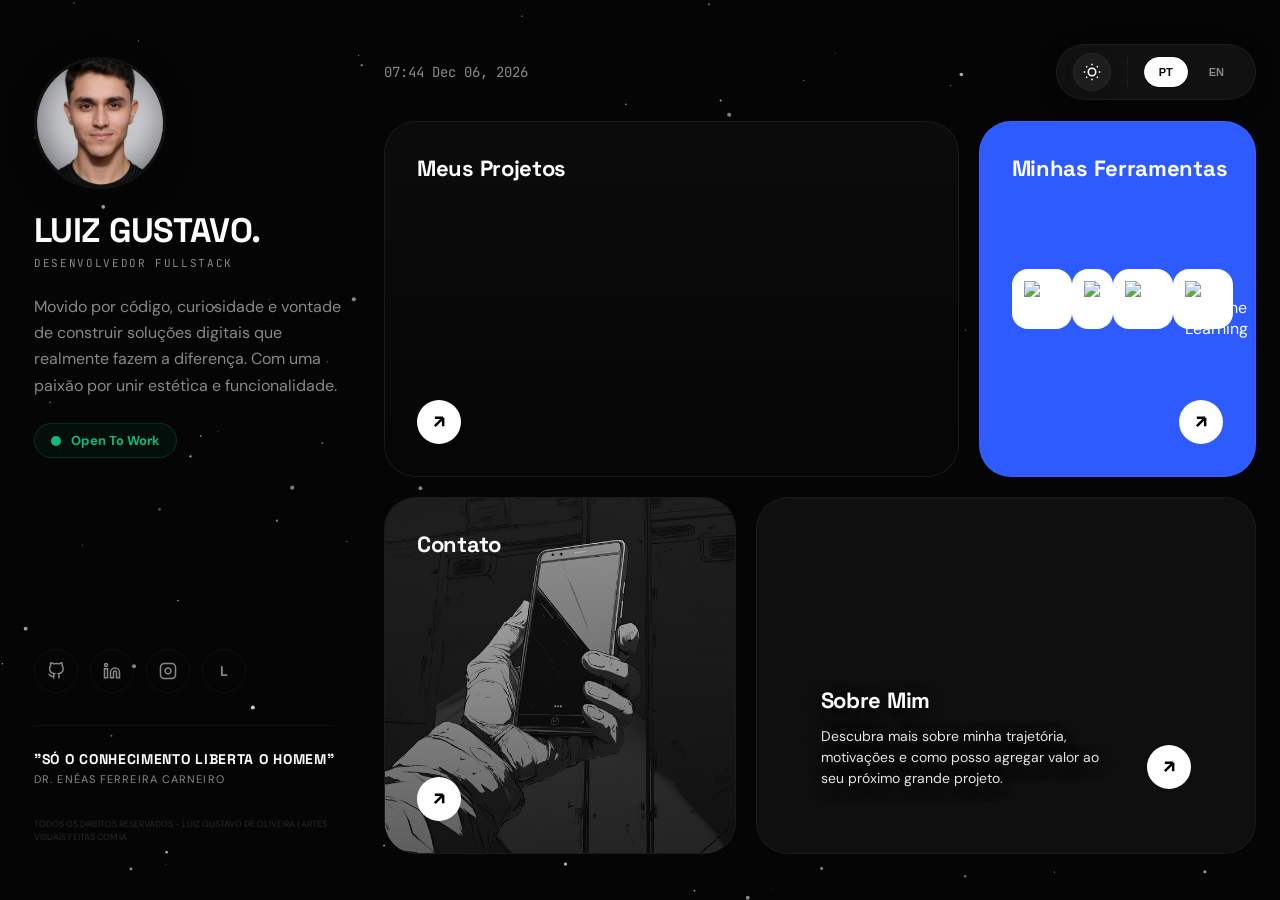
==== index.html @ a1d2e6e7 "commited" ====
<!DOCTYPE html>
<html lang="pt">

<head>
    <meta charset="UTF-8">
    <meta name="viewport" content="width=device-width, initial-scale=1.0">
    <title>Portfólio | Luiz Gustavo</title>
    <link rel="icon" type="image/png" href="img/cruz.png">
    <link rel="preconnect" href="https://fonts.googleapis.com">
    <link rel="preconnect" href="https://fonts.gstatic.com" crossorigin>
    <link href="https://fonts.googleapis.com/css2?family=Space+Grotesk:wght@400;500;600;700&family=DM+Sans:ital,opsz,wght@0,9..40,400;0,9..40,500;0,9..40,600;1,9..40,400&family=JetBrains+Mono:wght@500&display=swap" rel="stylesheet">
    <link rel="stylesheet" href="styles/style.css">
</head>

<body>

    <div class="app-container">
        
        <!-- SIDEBAR (LEFT) -->
        <aside class="sidebar">
            <div class="sidebar-top">
                <div class="profile-circle large-avatar">
                    <img src="img/myphotu.jpg" alt="Luiz Gustavo" class="avatar">
                </div>
                <div class="sidebar-header">
                    <h1 class="user-name">LUIZ GUSTAVO.</h1>
                    <p class="user-role" data-i18n="role">DESENVOLVEDOR FULLSTACK</p>
                </div>
            </div>

            <div class="sidebar-mid">
                <p class="bio-text" data-i18n="bio">
                    Movido por código, curiosidade e vontade de construir soluções digitais que realmente fazem a diferença. Com uma paixão por unir estética e funcionalidade.
                </p>
                <div class="availability-badge">
                    <div class="pulse-dot"></div>
                    <span>Open To Work</span>
                </div>
            </div>

            <div class="sidebar-bottom">
                <div class="social-circles">
                    <a href="https://github.com/tioliveiraa" target="_blank" class="circle-icon" title="GitHub"><svg width="18" height="18" viewBox="0 0 24 24" fill="none" stroke="currentColor" stroke-width="2"><path d="M9 19c-5 1.5-5-2.5-7-3m14 6v-3.87a3.37 3.37 0 0 0-.94-2.61c3.14-.35 6.44-1.54 6.44-7A5.44 5.44 0 0 0 20 4.77 5.07 5.07 0 0 0 19.91 1S18.73.65 16 2.48a13.38 13.38 0 0 0-7 0C6.27.65 5.09 1 5.09 1A5.07 5.07 0 0 0 5 4.77a5.44 5.44 0 0 0-1.5 3.78c0 5.42 3.3 6.61 6.44 7A3.37 3.37 0 0 0 9 18.13V22"></path></svg></a>
                    <a href="https://linkedin.com/in/tioliveiraa" target="_blank" class="circle-icon" title="LinkedIn"><svg width="18" height="18" viewBox="0 0 24 24" fill="none" stroke="currentColor" stroke-width="2"><path d="M16 8a6 6 0 0 1 6 6v7h-4v-7a2 2 0 0 0-2-2 2 2 0 0 0-2 2v7h-4v-7a6 6 0 0 1 6-6z"></path><rect x="2" y="9" width="4" height="12"></rect><circle cx="4" cy="4" r="2"></circle></svg></a>
                    <a href="https://instagram.com/tioliveiraa" target="_blank" class="circle-icon" title="Instagram"><svg width="18" height="18" viewBox="0 0 24 24" fill="none" stroke="currentColor" stroke-width="2"><rect x="2" y="2" width="20" height="20" rx="5" ry="5"></rect><path d="M16 11.37A4 4 0 1 1 12.63 8 4 4 0 0 1 16 11.37z"></path><line x1="17.5" y1="6.5" x2="17.51" y2="6.5"></line></svg></a>
                    <a href="http://lattes.cnpq.br/" target="_blank" class="circle-icon" title="Lattes">
                        <span style="font-family: var(--font-heading); font-weight: 800; font-size: 14px;">L</span>
                    </a>
                </div>

                <div class="quote-section">
                    <p class="quote-text" data-i18n="quote">"SÓ O CONHECIMENTO LIBERTA O HOMEM"</p>
                    <p class="quote-auth">Dr. Enéas Ferreira Carneiro</p>
                </div>

                <div class="footer-simple">
                    <p data-i18n="footer-rights">TODOS OS DIREITOS RESERVADOS - LUIZ GUSTAVO DE OLIVEIRA | ARTES VISUAIS FEITAS COM IA</p>
                </div>
            </div>
        </aside>

        <!-- MAIN GRID (RIGHT) -->
        <main class="main-content">
            <header class="top-nav">
                <div class="nav-date">
                    <span id="current-time">00:00</span>
                    <span id="current-date">-- --, ----</span>
                </div>
                <div class="nav-controls glass-nav-pill">
                    <button class="theme-tab" id="theme-toggle-btn" title="Light/Dark Mode">
                        <svg width="18" height="18" viewBox="0 0 24 24" fill="none" stroke="currentColor" stroke-width="2">
                            <circle cx="12" cy="12" r="5" />
                            <path d="M12 1v2M12 21v2M4.22 4.22l1.42 1.42M18.36 18.36l1.42 1.42M1 12h2M21 12h2M4.22 19.78l1.42-1.42M18.36 5.64l1.42-1.42" />
                        </svg>
                    </button>
                    <div class="lang-switcher">
                        <button class="lang-tab active" data-lang="pt">PT</button>
                        <button class="lang-tab" data-lang="en">EN</button>
                    </div>
                </div>
            </header>

            <div class="bento-layout">
                <!-- CARD 1: My Projects (GIF Background) -->
                <a href="pages/projects.html" class="bento-card bento-card-full-bg card-projects">
                    <div class="card-bg" style="background: url('img/gifmyprojects.gif') center/cover no-repeat;"></div>
                    <div class="card-content-overlay">
                        <h3 class="card-title" data-i18n="my-projects">Meus Projetos</h3>
                        <div class="mini-arrow">
                            <svg width="20" height="20" viewBox="0 0 24 24" fill="none" stroke="currentColor" stroke-width="3"><path d="M7 17L17 7M17 7H7M17 7v10" /></svg>
                        </div>
                    </div>
                </a>

                <!-- CARD 2: My Stack (Blue) -->
                <a href="pages/stack.html" class="bento-card card-stack-blue">
                    <h3 class="card-title" data-i18n="my-stack">Minhas Ferramentas</h3>
                    <div class="logos-group">
                        <div class="logo-pill" title="React"><img src="https://cdn.jsdelivr.net/gh/devicons/devicon/icons/react/react-original.svg" alt="React"></div>
                        <div class="logo-pill" title="JavaScript"><img src="https://cdn.jsdelivr.net/gh/devicons/devicon/icons/javascript/javascript-original.svg" alt="JS"></div>
                        <div class="logo-pill" title="Python"><img src="https://cdn.jsdelivr.net/gh/devicons/devicon/icons/python/python-original.svg" alt="Python"></div>
                        <div class="logo-pill" title="Machine Learning / AI"><img src="https://cdn.jsdelivr.net/gh/devicons/devicon/icons/tensorflow/tensorflow-original.svg" alt="Machine Learning"></div>
                    </div>
                    <div class="mini-arrow white-arrow">
                        <svg width="20" height="20" viewBox="0 0 24 24" fill="none" stroke="currentColor" stroke-width="3"><path d="M7 17L17 7M17 7H7M17 7v10" /></svg>
                    </div>
                </a>

                <!-- CARD 3: Contact (Orange Background Fill) -->
                <a href="pages/contact.html" class="bento-card bento-card-full-bg card-contact">
                    <div class="card-bg" style="background: url('img/phonecontact.jpg') center/cover no-repeat;"></div>
                    <div class="card-content-overlay overlay-dark">
                        <h3 class="card-title" data-i18n="contact">Contato</h3>
                        <div class="mini-arrow">
                            <svg width="20" height="20" viewBox="0 0 24 24" fill="none" stroke="currentColor" stroke-width="3"><path d="M7 17L17 7M17 7H7M17 7v10" /></svg>
                        </div>
                    </div>
                </a>

                <!-- CARD 4: Sobre Mim (Replaces removed cards) -->
                <a href="pages/about.html" class="bento-card bento-card-full-bg card-about">
                    <div class="card-bg" style="background: url('img/aboutme.jpg') center/cover no-repeat;"></div>
                    <div class="card-content-overlay overlay-dark" style="justify-content: flex-end;">
                        <h3 class="card-title" data-i18n="about-me" style="margin-bottom: 12px; margin-top: auto;">Sobre Mim</h3>
                        <div style="display: flex; justify-content: space-between; align-items: flex-end; width: 100%;">
                            <p data-i18n="about-desc" style="font-size: 14px; color: #e5e5e5; line-height: 1.5; max-width: 80%;">
                                Descubra mais sobre minha trajetória, motivações e como posso agregar valor ao seu próximo grande projeto.
                            </p>
                            <div class="mini-arrow">
                                <svg width="20" height="20" viewBox="0 0 24 24" fill="none" stroke="currentColor" stroke-width="3"><path d="M7 17L17 7M17 7H7M17 7v10" /></svg>
                            </div>
                        </div>
                    </div>
                </a>
            </div>
        </main>
    </div>

    <!-- Background Decoration -->
    <div class="decor-corner"></div>

    <script src="scripts/translations.js"></script>
    <script src="scripts/script.js"></script>
    <script src="scripts/starfield.js"></script>
</body>

</html>
---- styles/style.css ----
/* 
   ==========================================================================
   BentoVibe (Refined) - Master Stylesheet
   Specific 10 Instruction Alignment
   ========================================================================== 
*/

@import url('https://fonts.googleapis.com/css2?family=Space+Grotesk:wght@400;500;600;700&family=DM+Sans:ital,opsz,wght@0,9..40,400;0,9..40,500;0,9..40,600;1,9..40,400&family=JetBrains+Mono:wght@500&display=swap');

:root {
    --bg-deep: #050505;
    --card-bg: #0f0f0f;
    --card-border: rgba(255, 255, 255, 0.05);
    --text-main: #ffffff;
    --text-dim: #888888;
    --blue-accent: #2d5bff;
    --orange-accent: #ff9900;
    --radius-bento: 32px;
    --font-heading: 'Space Grotesk', sans-serif;
    --font-body: 'DM Sans', sans-serif;
    --font-mono: 'JetBrains Mono', monospace;
}

:root.light-theme {
    --bg-deep: #f5f5f7;
    --card-bg: #ffffff;
    --card-border: rgba(0, 0, 0, 0.1);
    --text-main: #111111;
    --text-dim: #555555;
}

/* Light Theme UI Corrections */
:root.light-theme .white-arrow { background: var(--blue-accent); color: #fff; }
:root.light-theme .mini-arrow { border: 1px solid rgba(0,0,0,0.1); }
:root.light-theme .bento-card { box-shadow: 0 4px 20px rgba(0,0,0,0.04); }
:root.light-theme .card-content-overlay { background: linear-gradient(rgba(255,255,255,0.1), rgba(255,255,255,0.9)); }
:root.light-theme .card-content-overlay h3 { color: var(--text-main); }
:root.light-theme .card-about h3, :root.light-theme .card-about p { text-shadow: none; }
:root.light-theme .about-icon-header { color: var(--text-main); }

#bg-starfield {
    position: fixed;
    top: 0;
    left: 0;
    width: 100vw;
    height: 100vh;
    z-index: -10;
    pointer-events: none;
    background: var(--bg-deep);
    transition: background 0.6s cubic-bezier(0.16, 1, 0.3, 1);
}


* { margin: 0; padding: 0; box-sizing: border-box; }

body {
    background-color: var(--bg-deep);
    color: var(--text-main);
    font-family: var(--font-body);
    min-height: 100vh;
    display: flex; justify-content: center; align-items: center;
    overflow-x: hidden;
    transition: background-color 0.6s cubic-bezier(0.16, 1, 0.3, 1), color 0.6s cubic-bezier(0.16, 1, 0.3, 1);
}

.app-container {
    width: 100%; max-width: 1440px; height: 95vh;
    display: flex; gap: 40px; padding: 24px;
}

/* ==========================================================================
   SIDEBAR (LEFT)
   ========================================================================== */
.sidebar {
    width: 320px; height: 100%;
    display: flex; flex-direction: column; justify-content: space-between;
    flex-shrink: 0; padding: 10px 0 10px 10px;
}

.sidebar-top { display: flex; flex-direction: column; gap: 20px; align-items: flex-start; text-align: left; }

.large-avatar {
    width: 132px; height: 132px; border-radius: 50%; overflow: hidden;
    border: 3px solid var(--card-border);
    box-shadow: 0 8px 32px rgba(0,0,0,0.3);
}
.large-avatar img { width: 100%; height: 100%; object-fit: cover; }

.user-name { font-family: var(--font-heading); font-size: 34px; font-weight: 800; letter-spacing: -0.02em; }
.user-role { font-family: var(--font-mono); font-size: 11px; color: var(--text-dim); text-transform: uppercase; letter-spacing: 0.15em; margin-top: 4px; }

.bio-text {
    font-size: 16px; color: var(--text-dim); line-height: 1.65; margin-top: 24px;
    padding: 0;
}

/* Open To Work Badge */
.availability-badge {
    display: inline-flex; align-items: center; gap: 10px;
    background: rgba(16, 185, 129, 0.05); border: 1px solid rgba(16, 185, 129, 0.2);
    padding: 8px 16px; border-radius: var(--radius-bento); margin-top: 24px;
}
.pulse-dot {
    width: 10px; height: 10px; background-color: #10b981; border-radius: 50%;
    box-shadow: 0 0 0 0 rgba(16, 185, 129, 0.7);
    animation: pulse-green 2s infinite;
}
@keyframes pulse-green {
    0% { transform: scale(0.95); box-shadow: 0 0 0 0 rgba(16, 185, 129, 0.7); }
    70% { transform: scale(1); box-shadow: 0 0 0 8px rgba(16, 185, 129, 0); }
    100% { transform: scale(0.95); box-shadow: 0 0 0 0 rgba(16, 185, 129, 0); }
}
.availability-badge span { font-size: 13px; font-weight: 700; color: #10b981; }

.sidebar-bottom { margin-top: auto; display: flex; flex-direction: column; gap: 32px; align-items: flex-start; text-align: left; }

.social-circles { display: flex; justify-content: flex-start; gap: 12px; }

.circle-icon {
    width: 44px; height: 44px; border-radius: 50%;
    border: 1px solid var(--card-border); display: flex; align-items: center; justify-content: center;
    color: var(--text-dim); text-decoration: none; transition: 0.4s cubic-bezier(0.19, 1, 0.22, 1);
}
.circle-icon:hover { color: var(--text-main); border-color: rgba(255,255,255,0.4); }

.circle-icon[title="GitHub"]:hover { background-color: var(--text-main); color: var(--card-bg); border-color: var(--text-main); }
.circle-icon[title="LinkedIn"]:hover { background-color: #0A66C2; color: #ffffff; border-color: #0A66C2; }
.circle-icon[title="Instagram"]:hover { background: linear-gradient(45deg, #f09433 0%, #e6683c 25%, #dc2743 50%, #cc2366 75%, #bc1888 100%); color: #ffffff; border-color: transparent; }
.circle-icon[title="Lattes"]:hover { background-color: #005A9C; color: #ffffff; border-color: #005A9C; }

.quote-section { border-top: 1px solid var(--card-border); padding-top: 24px; text-align: left; }
.quote-text { font-family: var(--font-heading); font-weight: 800; font-size: 14px; color: var(--text-main); letter-spacing: 0.05em; }
.quote-auth { font-size: 11px; color: var(--text-dim); margin-top: 4px; text-transform: uppercase; letter-spacing: 0.1em; }

.footer-simple { font-size: 9px; color: #333; line-height: 1.4; text-align: left; opacity: 0.8; }

/* ==========================================================================
   MAIN CONTENT & BENTO GRID
   ========================================================================== */
.main-content { flex-grow: 1; display: flex; flex-direction: column; gap: 24px; }

.top-nav { display: flex; justify-content: space-between; align-items: center; height: 50px; }
.nav-date { font-family: var(--font-mono); font-size: 14px; color: var(--text-dim); }

.glass-nav-pill {
    background: rgba(255, 255, 255, 0.05); border: 1px solid var(--card-border);
    border-radius: var(--radius-bento); padding: 8px 16px;
    backdrop-filter: blur(12px); -webkit-backdrop-filter: blur(12px);
    display: flex; align-items: center; box-shadow: 0 4px 24px rgba(0,0,0,0.2);
}
.theme-tab {
    background: rgba(255, 255, 255, 0.05); border: 1px solid var(--card-border);
    border-radius: 50%; width: 38px; height: 38px;
    color: var(--text-main); cursor: pointer; transition: 0.4s cubic-bezier(0.19, 1, 0.22, 1);
    display: flex; align-items: center; justify-content: center; margin-right: 16px;
    box-shadow: 0 4px 12px rgba(0,0,0,0.1);
}
.theme-tab:hover { background: var(--text-main); color: var(--bg-deep); transform: rotate(30deg) scale(1.1); }

.lang-switcher { display: flex; gap: 6px; border-left: 1px solid var(--card-border); padding-left: 16px; height: 100%; align-items: center; }
.lang-tab {
    background: transparent; border: 1px solid transparent; font-size: 11px; font-weight: 800;
    color: var(--text-dim); cursor: pointer; transition: 0.2s;
    padding: 8px 14px; border-radius: 20px;
}
.lang-tab.active { background: var(--text-main); color: var(--bg-deep); border-color: var(--text-main); }


/* BENTO LAYOUT */
.bento-layout {
    display: grid; grid-template-columns: repeat(12, 1fr); grid-template-rows: repeat(2, 1fr);
    gap: 20px; height: 100%;
}

.bento-card {
    background: var(--card-bg); border: 1px solid var(--card-border);
    border-radius: var(--radius-bento); position: relative; overflow: hidden;
    text-decoration: none; color: inherit; transition: 0.5s cubic-bezier(0.19, 1, 0.22, 1);
    display: flex; flex-direction: column;
}
.bento-card:hover { border-color: rgba(255,255,255,0.15); transform: translateY(-5px); }
.bento-card:hover .mini-arrow { transform: scale(1.15) translate(2px, -2px); }
.bento-card:hover .mini-arrow svg { transform: rotate(45deg); }

/* Full Background Content Styles */
.bento-card-full-bg .card-bg { position: absolute; inset: 0; z-index: 1; transition: 0.8s ease; }
.bento-card-full-bg:hover .card-bg { transform: scale(1.05); }

.card-content-overlay {
    position: relative; z-index: 2; padding: 32px;
    display: flex; flex-direction: column; justify-content: space-between;
    background: linear-gradient(rgba(0,0,0,0.2), rgba(0,0,0,0.6));
    flex-grow: 1;
}
.card-content-overlay h3 { font-family: var(--font-heading); font-size: 24px; color: #fff; }

/* Standardized card title — same size and weight across ALL bento cards */
.card-title {
    font-family: var(--font-heading) !important;
    font-size: 22px !important;
    font-weight: 800 !important;
    letter-spacing: -0.3px;
    color: #fff;
}
.card-stack-blue .card-title { color: #fff; }

/* Grid Spans */
.card-projects { grid-column: span 8; grid-row: span 1; }
.card-stack-blue { grid-column: span 4; grid-row: span 1; background: var(--blue-accent); padding: 32px; }
.card-contact { grid-column: span 5; grid-row: span 1; }
.card-about { grid-column: span 7; grid-row: span 1; padding: 32px; }
.card-about .card-content-overlay { background: transparent; }
.card-about h3, .card-about p { text-shadow: 0 4px 16px rgba(0,0,0,0.9); }

/* Stack Row Specifics */
.logos-group { flex-grow: 1; display: flex; align-items: center; justify-content: space-around; }
.logo-pill { width: 60px; height: 60px; background: #fff; border-radius: 16px; padding: 12px; }
.logo-pill img { width: 100%; height: 100%; object-fit: contain; }

.mini-arrow {
    width: 44px; height: 44px; border-radius: 50%; background: #fff;
    display: flex; align-items: center; justify-content: center; color: #000;
    transition: 0.5s cubic-bezier(0.19, 1, 0.22, 1);
}
.mini-arrow svg { transition: 0.5s cubic-bezier(0.19, 1, 0.22, 1); }
.white-arrow { background: #fff; color: #000; }
.card-stack-blue h3 { font-family: var(--font-mono); font-size: 14px; position: absolute; top: 32px; left: 32px; }
.card-stack-blue .mini-arrow { position: absolute; bottom: 32px; right: 32px; }

/* ==========================================================================
   SUBPAGE SPECIFIC STYLES (Projects, About, Contact)
   ========================================================================== */
.subpage-container {
    grid-column: span 12; grid-row: span 2;
    padding: 48px; overflow-y: auto; overflow-x: hidden;
    display: flex; flex-direction: column; gap: 40px;
}

.subpage-container::-webkit-scrollbar { width: 8px; }
.subpage-container::-webkit-scrollbar-track { background: transparent; }
.subpage-container::-webkit-scrollbar-thumb { background: rgba(255,255,255,0.1); border-radius: 10px; }
.subpage-container::-webkit-scrollbar-thumb:hover { background: rgba(255,255,255,0.2); }

.project-showcase-card {
    display: flex; gap: 32px; background: rgba(255,255,255,0.02);
    border: 1px solid var(--card-border); border-radius: 24px;
    padding: 24px; transition: 0.3s;
}
.project-showcase-card:hover { border-color: rgba(255,255,255,0.1); transform: translateY(-5px); background: rgba(255,255,255,0.04); }

.project-graphic { width: 45%; border-radius: 16px; overflow: hidden; flex-shrink: 0; }
.project-graphic img { width: 100%; height: 100%; object-fit: cover; }

.project-details { display: flex; flex-direction: column; justify-content: center; gap: 16px; }
.project-details h3 { font-family: var(--font-heading); font-size: 26px; color: var(--text-main); }
.project-details p { font-size: 15px; color: var(--text-dim); line-height: 1.65; }

.tech-tags { display: flex; gap: 8px; flex-wrap: wrap; }
.tech-tags span {
    font-family: var(--font-mono); font-size: 12px; padding: 4px 12px;
    background: rgba(255,255,255,0.1); color: var(--text-main); border-radius: 20px;
}

/* ==========================================================================
   RESPONSIVE DESIGN (MEDIA QUERIES)
   ========================================================================== */

/* Tablet & Smaller Desktop (1024px) */
@media (max-width: 1024px) {
    .app-container {
        flex-direction: column;
        height: auto;
        padding: 40px 20px;
        gap: 60px;
    }

    .sidebar {
        width: 100%;
        text-align: center;
    }

    .sidebar-top { flex-direction: row; justify-content: space-between; text-align: left; }
    .bio-text { max-width: 100%; }

    .bento-layout {
        grid-template-columns: repeat(6, 1fr);
        grid-auto-rows: minmax(280px, auto);
    }

    .card-projects { grid-column: span 6; }
    .card-stack-blue { grid-column: span 3; }
    .card-contact { grid-column: span 3; }
    .card-about { grid-column: span 6; }
}

/* Mobile (768px) */
@media (max-width: 768px) {
    .app-container { padding: 90px 16px 24px 16px; gap: 40px; position: relative; }
    
    .sidebar { gap: 50px; }
    .sidebar-top { flex-direction: column; align-items: center; text-align: center; gap: 20px; }
    .sidebar-mid { display: flex; flex-direction: column; align-items: center; text-align: center; }
    .sidebar-bottom { align-items: center; text-align: center; gap: 32px; }
    .social-circles { justify-content: center; width: 100%; gap: 16px; }
    .quote-section { text-align: center; }
    .footer-simple { text-align: center; }

    .bento-layout {
        grid-template-columns: 1fr;
        display: flex; flex-direction: column; gap: 24px;
    }

    .bento-card { min-height: 280px; }
    .card-projects { min-height: 380px; }
    .card-projects h3 { font-size: 22px; }

    .user-name { font-size: 28px; }
    
    .top-nav {
        position: absolute; top: 20px; left: 16px; right: 16px;
        flex-direction: row; justify-content: space-between; align-items: center; height: auto;
    }
}

.subpage-container {
    grid-column: span 12; grid-row: span 2;
    padding: 48px; overflow-y: auto; overflow-x: hidden;
    display: flex; flex-direction: column; gap: 40px;
}
.subpage-container::-webkit-scrollbar { width: 8px; }
.subpage-container::-webkit-scrollbar-track { background: transparent; }
.subpage-container::-webkit-scrollbar-thumb { background: rgba(255,255,255,0.1); border-radius: 10px; }
.subpage-container::-webkit-scrollbar-thumb:hover { background: rgba(255,255,255,0.2); }

.project-showcase-card {
    display: flex; gap: 32px; background: rgba(255,255,255,0.02);
    border: 1px solid var(--card-border); border-radius: 24px; padding: 24px; transition: 0.3s;
}
.project-showcase-card:hover { border-color: rgba(255,255,255,0.15); transform: translateY(-5px); background: rgba(255,255,255,0.04); }

.project-graphic { width: 45%; border-radius: 16px; overflow: hidden; flex-shrink: 0; }
.project-graphic img { width: 100%; height: 100%; object-fit: cover; }

.project-details { display: flex; flex-direction: column; justify-content: center; gap: 16px; }
.project-details h3 { font-family: var(--font-heading); font-size: 24px; color: var(--text-main); }
.project-details p { font-size: 14px; color: var(--text-dim); line-height: 1.6; }

.tech-tags { display: flex; gap: 8px; flex-wrap: wrap; margin-top: auto; }
.tech-tags span { font-family: var(--font-mono); font-size: 11px; padding: 4px 12px; background: rgba(255,255,255,0.1); color: var(--text-main); border-radius: 20px; }

@media (max-width: 1024px) {
    .project-showcase-card { flex-direction: column; }
    .project-graphic { width: 100%; height: 250px; }
    .subpage-container { padding: 32px; }
}

@media (max-width: 768px) {
    .subpage-container {
        padding: 20px; gap: 24px; overflow: visible;
    }
    .subpage-header h2 { font-size: 28px !important; }
    .project-showcase-card { padding: 16px; gap: 16px; border-radius: 16px; }
    .project-graphic { height: 200px; border-radius: 12px; }
    .project-details h3 { font-size: 20px; }
}
/* ==========================================================================
   SUBPAGE SPECIFIC STYLES (Projects, About, Contact)
   ========================================================================== */
.subpage-container {
    grid-column: span 12; grid-row: span 2;
    padding: 48px; overflow-y: auto; overflow-x: hidden;
    display: flex; flex-direction: column; gap: 40px;
}

.subpage-container::-webkit-scrollbar { width: 8px; }
.subpage-container::-webkit-scrollbar-track { background: transparent; }
.subpage-container::-webkit-scrollbar-thumb { background: rgba(255,255,255,0.1); border-radius: 10px; }
.subpage-container::-webkit-scrollbar-thumb:hover { background: rgba(255,255,255,0.2); }

.project-showcase-card {
    display: flex; gap: 32px; background: rgba(255,255,255,0.02);
    border: 1px solid var(--card-border); border-radius: 24px;
    padding: 24px; transition: 0.3s cubic-bezier(0.19, 1, 0.22, 1);
}
.project-showcase-card:hover { border-color: rgba(255,255,255,0.15); transform: translateY(-5px); background: rgba(255,255,255,0.04); }

.project-graphic { width: 45%; border-radius: 16px; overflow: hidden; flex-shrink: 0; }
.project-graphic img { width: 100%; height: 100%; object-fit: cover; }

.project-details { display: flex; flex-direction: column; justify-content: center; gap: 16px; }
.project-details h3 { font-family: var(--font-heading); font-size: 24px; color: var(--text-main); }
.project-details p { font-size: 14px; color: var(--text-dim); line-height: 1.6; }

.tech-tags { display: flex; gap: 8px; flex-wrap: wrap; margin-top: auto; }
.tech-tags span {
    font-family: var(--font-mono); font-size: 11px; padding: 4px 12px;
    background: rgba(255,255,255,0.1); color: var(--text-main); border-radius: 20px;
}

@media (max-width: 1024px) {
    .project-showcase-card { flex-direction: column; }
    .project-graphic { width: 100%; height: 250px; }
}
}

/* ==========================================================================
   STACK LIST STYLES (Framer Tony B. Replica)
   ========================================================================== */
.tech-list-card {
    background: rgba(255, 255, 255, 0.02);
    border: 1px solid var(--card-border);
    border-radius: 24px;
    padding: 40px;
    display: flex;
    flex-direction: column;
    gap: 40px;
}
.tech-list-item {
    display: flex;
    flex-direction: column;
    gap: 16px;
    padding-bottom: 40px;
    border-bottom: 1px solid rgba(255,255,255,0.05);
}
.tech-list-item:last-child {
    padding-bottom: 0;
    border-bottom: none;
}
.tech-item-header {
    display: flex;
    align-items: center;
    gap: 16px;
}
.tech-icon-box {
    width: 48px;
    height: 48px;
    background: #fff;
    border-radius: 12px;
    display: flex;
    justify-content: center;
    align-items: center;
    padding: 8px;
}
.tech-icon-box img {
    width: 100%;
    height: 100%;
    object-fit: contain;
}
.tech-item-header h3 {
    font-family: var(--font-heading);
    font-size: 22px;
    color: var(--text-main);
}
.tech-list-item p {
    color: var(--text-dim);
    font-size: 15px;
    line-height: 1.6;
}
.tech-pill-group {
    display: flex;
    gap: 10px;
    flex-wrap: wrap;
    margin-top: 4px;
}
.tech-pill-group span {
    font-family: var(--font-mono);
    font-size: 12px;
    padding: 6px 12px;
    background: rgba(255,255,255,0.05);
    border: 1px solid var(--card-border);
    border-radius: 20px;
    color: var(--text-main);
}

@media (max-width: 768px) {
    .tech-list-card { padding: 24px; gap: 32px; }
    .tech-list-item { padding-bottom: 32px; }
}

/* ==========================================================================
   CONTACT BENTO GRID STYLES
   ========================================================================== */
.contact-bento-grid {
    display: grid;
    grid-template-columns: repeat(2, 1fr);
    gap: 24px;
    width: 100%;
}
.contact-card {
    background: rgba(255, 255, 255, 0.02);
    border: 1px solid var(--card-border);
    border-radius: 24px;
    padding: 32px;
    text-decoration: none;
    color: var(--text-main);
    display: flex;
    flex-direction: column;
    justify-content: space-between;
    position: relative;
    overflow: hidden;
    transition: 0.4s cubic-bezier(0.19, 1, 0.22, 1);
    min-height: 180px;
}
.contact-bg-glow {
    position: absolute;
    top: 50%; left: 50%;
    transform: translate(-50%, -50%);
    width: 0; height: 0;
    border-radius: 50%;
    filter: blur(40px);
    opacity: 0;
    transition: 0.6s ease;
    z-index: 0;
}
.contact-card:hover { border-color: rgba(255,255,255,0.15); transform: translateY(-5px); }
.contact-card:hover .contact-bg-glow { width: 300px; height: 300px; opacity: 1; }

.email-card { grid-column: span 2; display: flex; flex-direction: row; align-items: center; justify-content: space-between; }
.email-card .contact-bg-glow { background: rgba(255, 255, 255, 0.05); }

.whatsapp-card { grid-column: span 1; text-align: center; justify-content: center; align-items: center; gap: 16px; }
.whatsapp-card .contact-bg-glow { background: rgba(37, 211, 102, 0.15); }
.whatsapp-card:hover { border-color: rgba(37, 211, 102, 0.4); }

.telegram-card { grid-column: span 1; text-align: center; justify-content: center; align-items: center; gap: 16px; }
.telegram-card .contact-bg-glow { background: rgba(0, 136, 204, 0.15); }
.telegram-card:hover { border-color: rgba(0, 136, 204, 0.4); }

.discord-card { grid-column: span 2; display: flex; flex-direction: row; align-items: center; justify-content: space-between; background: linear-gradient(145deg, rgba(255,255,255,0.01), rgba(88, 101, 242, 0.03)); border-color: rgba(88, 101, 242, 0.2); }
.discord-card .contact-bg-glow { background: rgba(88, 101, 242, 0.15); }
.discord-card:hover { border-color: #5865F2; }

.contact-content { display: flex; align-items: center; gap: 24px; z-index: 1; }
.contact-content-center { display: flex; flex-direction: column; align-items: center; justify-content: center; gap: 12px; z-index: 1; }

.contact-icon.large {
    width: 64px; height: 64px;
    background: rgba(255,255,255,0.05);
    border-radius: 16px;
    display: flex; justify-content: center; align-items: center;
}
.contact-text h3, .contact-content-center h3 { font-family: var(--font-heading); font-size: 24px; font-weight: 800; }
.contact-text p { font-family: var(--font-mono); font-size: 14px; color: var(--text-dim); margin-top: 4px; }

.hover-slide-text {
    font-family: var(--font-mono); font-size: 12px; color: var(--text-dim);
    opacity: 0; transform: translateY(10px); transition: 0.3s;
}
.contact-card:hover .hover-slide-text { opacity: 1; transform: translateY(0); color: var(--text-main); }

.contact-hover-detail {
    width: 48px; height: 48px; border-radius: 50%;
    background: rgba(255,255,255,0.05); display: flex; justify-content: center; align-items: center;
    transition: 0.3s; transform: scale(0.9); opacity: 0.5; z-index: 1;
}
.contact-card:hover .contact-hover-detail { transform: scale(1) translateX(-5px); opacity: 1; background: var(--text-main); color: var(--bg-deep); }

@media (max-width: 768px) {
    .contact-bento-grid { flex-direction: column; display: flex; }
    .email-card, .whatsapp-card, .telegram-card, .discord-card { grid-column: span 1; flex-direction: column; align-items: flex-start; gap: 24px; }
    .whatsapp-card, .telegram-card { align-items: center; }
    .contact-hover-detail { align-self: flex-end; }
}

/* ==========================================================================
   ABOUT WATERFALL LAYOUT STYLES
   ========================================================================== */
.about-waterfall-layout {
    display: flex;
    flex-direction: column;
    gap: 32px;
    width: 100%;
}
.waterfall-card {
    background: rgba(255, 255, 255, 0.02);
    border: 1px solid var(--card-border);
    border-radius: 24px;
    padding: 40px;
    display: flex;
    position: relative;
    overflow: hidden;
    color: var(--text-main);
    transition: 0.4s cubic-bezier(0.19, 1, 0.22, 1);
}
.waterfall-card:hover { border-color: rgba(255,255,255,0.15); transform: translateY(-4px); background: rgba(255,255,255,0.04); }

.waterfall-header {
    display: flex;
    align-items: center;
    gap: 16px;
    margin-bottom: 24px;
    opacity: 0.9;
}
.waterfall-header h3 { font-family: var(--font-heading); font-size: 26px; font-weight: 800; letter-spacing: -0.5px; }

/* Bio Pane */
.bio-pane { flex-direction: column; }
.bio-text-block p { font-size: 16px; color: var(--text-dim); line-height: 1.8; margin-bottom: 16px; font-family: var(--font-body); }
.bio-text-block p:last-child { margin-bottom: 0; }

/* Army Split Pane */
.army-pane { flex-direction: row; align-items: stretch; gap: 40px; padding: 0; }
.army-visual-side {
    width: 30%; background: linear-gradient(135deg, rgba(85, 107, 47, 0.05), rgba(0,0,0,0));
    display: flex; justify-content: center; align-items: center; border-right: 1px solid var(--card-border);
}
.shield-circle { width: 90px; height: 90px; border-radius: 50%; background: rgba(85, 107, 47, 0.1); border: 1px solid rgba(85, 107, 47, 0.3); display: flex; justify-content: center; align-items: center; color: #7A8B5C; }
.army-text-side { width: 70%; padding: 40px; display: flex; flex-direction: column; justify-content: center; }
.army-corp-name { font-family: var(--font-mono); font-size: 16px; font-weight: 700; margin-bottom: 12px; color: var(--text-main); background: rgba(255,255,255,0.05); display: inline-block; padding: 6px 12px; border-radius: 8px; width: fit-content; }
.army-text-side p { font-size: 15px; color: var(--text-dim); line-height: 1.7; }

/* Academic Horizontal Timeline Pane */
.edu-pane { flex-direction: column; align-items: center; text-align: center; }
.horizontal-timeline {
    display: flex; align-items: center; justify-content: center; width: 100%; max-width: 700px;
    margin-top: 24px; position: relative; gap: 16px;
}
.timeline-node { display: flex; flex-direction: column; align-items: center; width: 200px; gap: 16px; z-index: 2; }
.timeline-connector { height: 2px; background: rgba(255,255,255,0.1); flex-grow: 1; position: relative; margin: 0 16px; transform: translateY(-40px); }

.node-marker { width: 32px; height: 32px; border-radius: 50%; background: var(--bg-deep); border: 2px solid rgba(255,255,255,0.2); display: flex; justify-content: center; align-items: center; transition: 0.3s; }
.node-marker.done { background: var(--text-main); border-color: var(--text-main); }
.node-marker.pulsing { border-color: var(--text-main); animation: pulseBorder 2s infinite; }
@keyframes pulseBorder { 0% { box-shadow: 0 0 0 0 rgba(255,255,255,0.4); } 70% { box-shadow: 0 0 0 10px rgba(255,255,255,0); } 100% { box-shadow: 0 0 0 0 rgba(255,255,255,0); } }

.node-content h4 { font-family: var(--font-mono); font-size: 14px; font-weight: 700; margin-bottom: 12px; color: var(--text-main); }
.status-badge { font-size: 11px; font-weight: 700; padding: 6px 12px; border-radius: 12px; background: rgba(255,255,255,0.05); color: var(--text-dim); }
.status-badge.active-badge { border: 1px solid rgba(255,255,255,0.3); color: var(--text-main); }

/* Language Pane */
.lang-pane { flex-direction: row; align-items: center; gap: 32px; }
.lang-icon { width: 72px; height: 72px; background: rgba(255,255,255,0.05); border-radius: 20px; display: flex; justify-content: center; align-items: center; flex-shrink: 0; }
.lang-text h3 { font-family: var(--font-heading); font-size: 24px; font-weight: 800; margin-bottom: 8px; }
.lang-text p { font-size: 15px; color: var(--text-dim); line-height: 1.6; }

@media (max-width: 1024px) {
    .horizontal-timeline { flex-direction: column; align-items: flex-start; gap: 32px; padding-left: 24px; border-left: 2px solid rgba(255,255,255,0.1); }
    .timeline-node { width: 100%; flex-direction: row; gap: 24px; align-items: center; }
    .timeline-connector { display: none; }
    .node-marker { transform: translateX(-42px); }
    .node-content { text-align: left; transform: translateX(-30px); }
}

@media (max-width: 768px) {
    .waterfall-card { padding: 24px; }
    .army-pane { flex-direction: column; }
    .army-visual-side { width: 100%; padding: 32px 0; border-right: none; border-bottom: 1px solid var(--card-border); }
    .army-text-side { width: 100%; padding: 24px; }
    .lang-pane { flex-direction: column; align-items: flex-start; gap: 24px; text-align: left; }
}
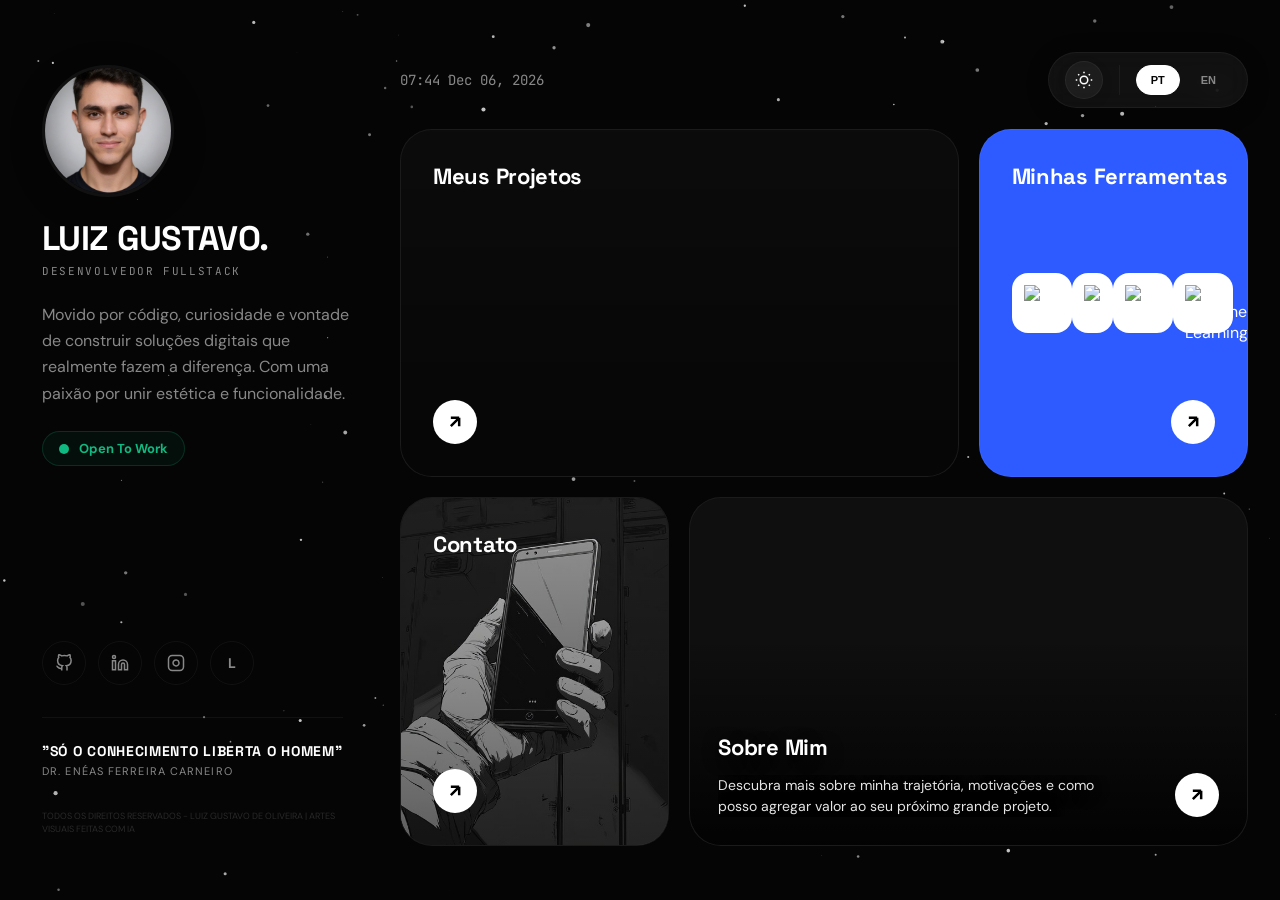
==== commit 81d8eff6: "second commit" ====
--- a/index.html
+++ b/index.html
@@ -1,10 +1,30 @@
-<!DOCTYPE html>
+﻿<!DOCTYPE html>
 <html lang="pt">
 
 <head>
     <meta charset="UTF-8">
     <meta name="viewport" content="width=device-width, initial-scale=1.0">
-    <title>Portfólio | Luiz Gustavo</title>
+    <title>Portfólio | Luiz Gustavo de Oliveira</title>
+
+    <!-- SEO -->
+    <meta name="description" content="Portfólio de Luiz Gustavo de Oliveira — Desenvolvedor Fullstack especializado em Front-End, Back-End, Machine Learning e Inteligência Artificial. Baseado em Taubaté, SP.">
+    <meta name="keywords" content="Luiz Gustavo, Desenvolvedor Fullstack, Front-End, Back-End, Python, React, JavaScript, Inteligência Artificial, Machine Learning, Taubaté">
+    <meta name="author" content="Luiz Gustavo de Oliveira">
+    <meta name="robots" content="index, follow">
+
+    <!-- Open Graph (WhatsApp, Discord, LinkedIn preview) -->
+    <meta property="og:type" content="website">
+    <meta property="og:title" content="Luiz Gustavo de Oliveira — Desenvolvedor Fullstack">
+    <meta property="og:description" content="Desenvolvedor Fullstack com experiência em Front-End, Back-End e IA. Confira meu portfólio completo.">
+    <meta property="og:image" content="img/myphotu.jpg">
+    <meta property="og:locale" content="pt_BR">
+
+    <!-- Twitter Card -->
+    <meta name="twitter:card" content="summary_large_image">
+    <meta name="twitter:title" content="Luiz Gustavo de Oliveira — Desenvolvedor Fullstack">
+    <meta name="twitter:description" content="Portfólio de Luiz Gustavo: Fullstack, IA e soluções digitais de impacto real.">
+    <meta name="twitter:image" content="img/myphotu.jpg">
+
     <link rel="icon" type="image/png" href="img/cruz.png">
     <link rel="preconnect" href="https://fonts.googleapis.com">
     <link rel="preconnect" href="https://fonts.gstatic.com" crossorigin>
@@ -40,10 +60,10 @@
 
             <div class="sidebar-bottom">
                 <div class="social-circles">
-                    <a href="https://github.com/tioliveiraa" target="_blank" class="circle-icon" title="GitHub"><svg width="18" height="18" viewBox="0 0 24 24" fill="none" stroke="currentColor" stroke-width="2"><path d="M9 19c-5 1.5-5-2.5-7-3m14 6v-3.87a3.37 3.37 0 0 0-.94-2.61c3.14-.35 6.44-1.54 6.44-7A5.44 5.44 0 0 0 20 4.77 5.07 5.07 0 0 0 19.91 1S18.73.65 16 2.48a13.38 13.38 0 0 0-7 0C6.27.65 5.09 1 5.09 1A5.07 5.07 0 0 0 5 4.77a5.44 5.44 0 0 0-1.5 3.78c0 5.42 3.3 6.61 6.44 7A3.37 3.37 0 0 0 9 18.13V22"></path></svg></a>
-                    <a href="https://linkedin.com/in/tioliveiraa" target="_blank" class="circle-icon" title="LinkedIn"><svg width="18" height="18" viewBox="0 0 24 24" fill="none" stroke="currentColor" stroke-width="2"><path d="M16 8a6 6 0 0 1 6 6v7h-4v-7a2 2 0 0 0-2-2 2 2 0 0 0-2 2v7h-4v-7a6 6 0 0 1 6-6z"></path><rect x="2" y="9" width="4" height="12"></rect><circle cx="4" cy="4" r="2"></circle></svg></a>
-                    <a href="https://instagram.com/tioliveiraa" target="_blank" class="circle-icon" title="Instagram"><svg width="18" height="18" viewBox="0 0 24 24" fill="none" stroke="currentColor" stroke-width="2"><rect x="2" y="2" width="20" height="20" rx="5" ry="5"></rect><path d="M16 11.37A4 4 0 1 1 12.63 8 4 4 0 0 1 16 11.37z"></path><line x1="17.5" y1="6.5" x2="17.51" y2="6.5"></line></svg></a>
-                    <a href="http://lattes.cnpq.br/" target="_blank" class="circle-icon" title="Lattes">
+                    <a href="https://github.com/lg-devhub" target="_blank" class="circle-icon" title="GitHub"><svg width="18" height="18" viewBox="0 0 24 24" fill="none" stroke="currentColor" stroke-width="2"><path d="M9 19c-5 1.5-5-2.5-7-3m14 6v-3.87a3.37 3.37 0 0 0-.94-2.61c3.14-.35 6.44-1.54 6.44-7A5.44 5.44 0 0 0 20 4.77 5.07 5.07 0 0 0 19.91 1S18.73.65 16 2.48a13.38 13.38 0 0 0-7 0C6.27.65 5.09 1 5.09 1A5.07 5.07 0 0 0 5 4.77a5.44 5.44 0 0 0-1.5 3.78c0 5.42 3.3 6.61 6.44 7A3.37 3.37 0 0 0 9 18.13V22"></path></svg></a>
+                    <a href="https://www.linkedin.com/in/luiz-gustavo-de-oliveira-abab43259/" target="_blank" class="circle-icon" title="LinkedIn"><svg width="18" height="18" viewBox="0 0 24 24" fill="none" stroke="currentColor" stroke-width="2"><path d="M16 8a6 6 0 0 1 6 6v7h-4v-7a2 2 0 0 0-2-2 2 2 0 0 0-2 2v7h-4v-7a6 6 0 0 1 6-6z"></path><rect x="2" y="9" width="4" height="12"></rect><circle cx="4" cy="4" r="2"></circle></svg></a>
+                    <a href="https://instagram.com/deoliveira.account" target="_blank" class="circle-icon" title="Instagram"><svg width="18" height="18" viewBox="0 0 24 24" fill="none" stroke="currentColor" stroke-width="2"><rect x="2" y="2" width="20" height="20" rx="5" ry="5"></rect><path d="M16 11.37A4 4 0 1 1 12.63 8 4 4 0 0 1 16 11.37z"></path><line x1="17.5" y1="6.5" x2="17.51" y2="6.5"></line></svg></a>
+                    <a href="http://lattes.cnpq.br/5183767995308098" target="_blank" class="circle-icon" title="Lattes">
                         <span style="font-family: var(--font-heading); font-weight: 800; font-size: 14px;">L</span>
                     </a>
                 </div>
--- a/styles/style.css
+++ b/styles/style.css
@@ -1,7 +1,7 @@
 /* 
    ==========================================================================
-   BentoVibe (Refined) - Master Stylesheet
-   Specific 10 Instruction Alignment
+   Portfolio — Luiz Gustavo de Oliveira
+   Fullstack Developer & AI Engineer
    ========================================================================== 
 */
 
@@ -137,9 +137,9 @@
 /* ==========================================================================
    MAIN CONTENT & BENTO GRID
    ========================================================================== */
-.main-content { flex-grow: 1; display: flex; flex-direction: column; gap: 24px; }
-
-.top-nav { display: flex; justify-content: space-between; align-items: center; height: 50px; }
+.main-content { flex-grow: 1; display: flex; flex-direction: column; gap: 24px; min-height: 0; }
+
+.top-nav { display: flex; justify-content: space-between; align-items: center; height: 50px; flex-shrink: 0; }
 .nav-date { font-family: var(--font-mono); font-size: 14px; color: var(--text-dim); }
 
 .glass-nav-pill {
@@ -168,8 +168,13 @@
 
 /* BENTO LAYOUT */
 .bento-layout {
-    display: grid; grid-template-columns: repeat(12, 1fr); grid-template-rows: repeat(2, 1fr);
-    gap: 20px; height: 100%;
+    display: grid;
+    grid-template-columns: repeat(12, 1fr);
+    grid-template-rows: 1fr 1fr;
+    gap: 20px;
+    flex: 1;
+    min-height: 0;
+    overflow: hidden;
 }
 
 .bento-card {
@@ -204,13 +209,14 @@
 }
 .card-stack-blue .card-title { color: #fff; }
 
-/* Grid Spans */
-.card-projects { grid-column: span 8; grid-row: span 1; }
-.card-stack-blue { grid-column: span 4; grid-row: span 1; background: var(--blue-accent); padding: 32px; }
-.card-contact { grid-column: span 5; grid-row: span 1; }
-.card-about { grid-column: span 7; grid-row: span 1; padding: 32px; }
-.card-about .card-content-overlay { background: transparent; }
+/* Grid Spans — Balanced 2-row layout, all 4 cards clearly visible */
+.card-projects  { grid-column: span 8; grid-row: span 1; }  /* Row 1 dominant  */
+.card-stack-blue{ grid-column: span 4; grid-row: span 1; background: var(--blue-accent); padding: 32px; } /* Row 1 right */
+.card-contact   { grid-column: span 4; grid-row: span 1; }  /* Row 2 left      */
+.card-about     { grid-column: span 8; grid-row: span 1; padding: 0; }  /* Row 2 right */
+.card-about .card-content-overlay { background: linear-gradient(to top, rgba(0,0,0,0.85) 0%, transparent 60%); justify-content: flex-end; padding: 28px; }
 .card-about h3, .card-about p { text-shadow: 0 4px 16px rgba(0,0,0,0.9); }
+.card-about .card-content-overlay p { font-size: 13px; display: -webkit-box; -webkit-line-clamp: 2; -webkit-box-orient: vertical; overflow: hidden; }
 
 /* Stack Row Specifics */
 .logos-group { flex-grow: 1; display: flex; align-items: center; justify-content: space-around; }
@@ -226,6 +232,10 @@
 .white-arrow { background: #fff; color: #000; }
 .card-stack-blue h3 { font-family: var(--font-mono); font-size: 14px; position: absolute; top: 32px; left: 32px; }
 .card-stack-blue .mini-arrow { position: absolute; bottom: 32px; right: 32px; }
+
+/* About card uses overlay for all its content layout */
+.card-about .card-content-overlay { padding: 28px; justify-content: flex-end; }
+.card-about .card-content-overlay p { display: -webkit-box; -webkit-line-clamp: 3; -webkit-box-orient: vertical; overflow: hidden; font-size: 13px; }
 
 /* ==========================================================================
    SUBPAGE SPECIFIC STYLES (Projects, About, Contact)
@@ -256,6 +266,18 @@
 .project-details p { font-size: 15px; color: var(--text-dim); line-height: 1.65; }
 
 .tech-tags { display: flex; gap: 8px; flex-wrap: wrap; }
+    padding: 24px; transition: 0.3s cubic-bezier(0.19, 1, 0.22, 1);
+}
+.project-showcase-card:hover { border-color: rgba(255,255,255,0.15); transform: translateY(-5px); background: rgba(255,255,255,0.04); }
+
+.project-graphic { width: 45%; border-radius: 16px; overflow: hidden; flex-shrink: 0; }
+.project-graphic img { width: 100%; height: 100%; object-fit: cover; }
+
+.project-details { display: flex; flex-direction: column; justify-content: center; gap: 16px; }
+.project-details h3 { font-family: var(--font-heading); font-size: 24px; color: var(--text-main); }
+.project-details p { font-size: 14px; color: var(--text-dim); line-height: 1.6; }
+
+.tech-tags { display: flex; gap: 8px; flex-wrap: wrap; margin-top: auto; }
 .tech-tags span {
     font-family: var(--font-mono); font-size: 12px; padding: 4px 12px;
     background: rgba(255,255,255,0.1); color: var(--text-main); border-radius: 20px;
@@ -265,111 +287,181 @@
    RESPONSIVE DESIGN (MEDIA QUERIES)
    ========================================================================== */
 
-/* Tablet & Smaller Desktop (1024px) */
+/* ── Large Desktop (1280px+): Fine-tune padding & max widths ── */
+@media (min-width: 1280px) {
+    .app-container { padding: 32px; gap: 48px; }
+}
+
+/* ── Smaller Desktop / Tablet Landscape (max 1200px) ── */
+@media (max-width: 1200px) {
+    .app-container { padding: 20px; gap: 24px; }
+    .sidebar { width: 280px; }
+    .user-name { font-size: 28px; }
+}
+
+/* ── Tablet Portrait (max 1024px) ── */
 @media (max-width: 1024px) {
     .app-container {
         flex-direction: column;
         height: auto;
-        padding: 40px 20px;
-        gap: 60px;
+        min-height: 100vh;
+        padding: 80px 24px 40px 24px;
+        gap: 48px;
     }
-
     .sidebar {
         width: 100%;
+        flex-direction: row;
+        flex-wrap: wrap;
+        align-items: flex-start;
+        gap: 32px;
+        padding: 0;
+    }
+    .sidebar-top { flex-direction: row; align-items: center; gap: 20px; flex-shrink: 0; }
+    .sidebar-mid { flex: 1; min-width: 240px; margin-top: 0; }
+    .bio-text { margin-top: 0; }
+    .sidebar-bottom { width: 100%; flex-direction: row; flex-wrap: wrap; justify-content: space-between; align-items: flex-end; gap: 24px; margin-top: 0; }
+    .quote-section { border-top: none; padding-top: 0; flex: 1; }
+    .footer-simple { width: 100%; }
+
+    .main-content { overflow: visible; }
+    .bento-layout {
+        display: grid;
+        grid-template-columns: repeat(6, 1fr);
+        grid-template-rows: minmax(300px, auto) minmax(220px, auto);
+        flex: none;
+        gap: 16px;
+    }
+    .card-projects  { grid-column: span 6; grid-row: span 1; }  /* Row 1: full width */
+    .card-stack-blue{ grid-column: span 6; grid-row: span 1; }  /* Row 2: full width (standalone) */
+    .card-contact   { grid-column: span 2; grid-row: span 1; }  /* Row 3: left small */
+    .card-about     { grid-column: span 4; grid-row: span 1; }  /* Row 3: right large */
+
+    .top-nav {
+        position: fixed; top: 0; left: 0; right: 0; z-index: 100;
+        background: rgba(5,5,5,0.85); backdrop-filter: blur(12px);
+        padding: 12px 24px; height: 60px;
+        border-bottom: 1px solid var(--card-border);
+    }
+
+    /* Subpages */
+    .subpage-container { padding: 32px 28px; gap: 28px; }
+    .project-showcase-card { flex-direction: column; }
+    .project-graphic { width: 100%; height: 260px; }
+
+    /* Stack */
+    .tech-list-card { padding: 28px; gap: 28px; }
+    .tech-item-header h3 { font-size: 20px; }
+
+    /* About */
+    .about-waterfall-layout { gap: 24px; }
+    .waterfall-card { padding: 32px; }
+    .army-pane { flex-direction: column; }
+    .army-visual-side { width: 100%; padding: 32px 0; border-right: none; border-bottom: 1px solid var(--card-border); }
+    .army-text-side { width: 100%; padding: 28px; }
+    .horizontal-timeline { flex-direction: column; align-items: flex-start; gap: 32px; padding-left: 24px; border-left: 2px solid rgba(255,255,255,0.1); max-width: 100%; }
+    .timeline-node { width: 100%; flex-direction: row; gap: 20px; align-items: center; }
+    .timeline-connector { display: none; }
+    .node-marker { transform: translateX(-36px); flex-shrink: 0; }
+    .node-content { text-align: left; transform: translateX(-25px); }
+    .lang-wrap { flex-direction: column; align-items: flex-start; gap: 16px; }
+
+    /* About Bento old classes (kept for safety) */
+    .about-bento-grid { grid-template-columns: repeat(2, 1fr); }
+    .about-card.row-span-2 { grid-row: span 1; }
+    .about-card.col-span-2 { grid-column: span 2; }
+    .about-card.col-span-4 { grid-column: span 2; }
+}
+
+/* ── Mobile (max 768px) ── */
+@media (max-width: 768px) {
+    .app-container {
+        padding: 80px 16px 32px 16px;
+        gap: 40px;
+    }
+
+    /* Sidebar stacks vertically on mobile */
+    .sidebar {
+        flex-direction: column;
+        align-items: center;
         text-align: center;
+        gap: 24px;
     }
-
-    .sidebar-top { flex-direction: row; justify-content: space-between; text-align: left; }
-    .bio-text { max-width: 100%; }
-
+    .sidebar-top { flex-direction: column; align-items: center; text-align: center; }
+    .sidebar-mid { align-items: center; text-align: center; }
+    .sidebar-bottom { align-items: center; justify-content: center; text-align: center; flex-direction: column; }
+    .social-circles { justify-content: center; gap: 16px; flex-wrap: wrap; }
+    .quote-section { text-align: center; border-top: 1px solid var(--card-border); padding-top: 24px; }
+    .footer-simple { text-align: center; }
+    .availability-badge { align-self: center; }
+
+    .user-name { font-size: 28px; }
+
+    /* Fixed top nav on mobile */
+    .top-nav {
+        position: fixed; top: 0; left: 0; right: 0; z-index: 100;
+        background: rgba(5,5,5,0.9); backdrop-filter: blur(14px);
+        padding: 12px 16px; height: 56px;
+        border-bottom: 1px solid var(--card-border);
+    }
+
+    /* Bento grid → single column stack */
     .bento-layout {
-        grid-template-columns: repeat(6, 1fr);
-        grid-auto-rows: minmax(280px, auto);
+        display: flex; flex-direction: column; gap: 16px;
     }
-
-    .card-projects { grid-column: span 6; }
-    .card-stack-blue { grid-column: span 3; }
-    .card-contact { grid-column: span 3; }
-    .card-about { grid-column: span 6; }
-}
-
-/* Mobile (768px) */
-@media (max-width: 768px) {
-    .app-container { padding: 90px 16px 24px 16px; gap: 40px; position: relative; }
-    
-    .sidebar { gap: 50px; }
-    .sidebar-top { flex-direction: column; align-items: center; text-align: center; gap: 20px; }
-    .sidebar-mid { display: flex; flex-direction: column; align-items: center; text-align: center; }
-    .sidebar-bottom { align-items: center; text-align: center; gap: 32px; }
-    .social-circles { justify-content: center; width: 100%; gap: 16px; }
-    .quote-section { text-align: center; }
-    .footer-simple { text-align: center; }
-
-    .bento-layout {
-        grid-template-columns: 1fr;
-        display: flex; flex-direction: column; gap: 24px;
-    }
-
-    .bento-card { min-height: 280px; }
-    .card-projects { min-height: 380px; }
-    .card-projects h3 { font-size: 22px; }
-
-    .user-name { font-size: 28px; }
-    
-    .top-nav {
-        position: absolute; top: 20px; left: 16px; right: 16px;
-        flex-direction: row; justify-content: space-between; align-items: center; height: auto;
-    }
-}
-
-.subpage-container {
-    grid-column: span 12; grid-row: span 2;
-    padding: 48px; overflow-y: auto; overflow-x: hidden;
-    display: flex; flex-direction: column; gap: 40px;
-}
-.subpage-container::-webkit-scrollbar { width: 8px; }
-.subpage-container::-webkit-scrollbar-track { background: transparent; }
-.subpage-container::-webkit-scrollbar-thumb { background: rgba(255,255,255,0.1); border-radius: 10px; }
-.subpage-container::-webkit-scrollbar-thumb:hover { background: rgba(255,255,255,0.2); }
-
-.project-showcase-card {
-    display: flex; gap: 32px; background: rgba(255,255,255,0.02);
-    border: 1px solid var(--card-border); border-radius: 24px; padding: 24px; transition: 0.3s;
-}
-.project-showcase-card:hover { border-color: rgba(255,255,255,0.15); transform: translateY(-5px); background: rgba(255,255,255,0.04); }
-
-.project-graphic { width: 45%; border-radius: 16px; overflow: hidden; flex-shrink: 0; }
-.project-graphic img { width: 100%; height: 100%; object-fit: cover; }
-
-.project-details { display: flex; flex-direction: column; justify-content: center; gap: 16px; }
-.project-details h3 { font-family: var(--font-heading); font-size: 24px; color: var(--text-main); }
-.project-details p { font-size: 14px; color: var(--text-dim); line-height: 1.6; }
-
-.tech-tags { display: flex; gap: 8px; flex-wrap: wrap; margin-top: auto; }
-.tech-tags span { font-family: var(--font-mono); font-size: 11px; padding: 4px 12px; background: rgba(255,255,255,0.1); color: var(--text-main); border-radius: 20px; }
-
-@media (max-width: 1024px) {
-    .project-showcase-card { flex-direction: column; }
-    .project-graphic { width: 100%; height: 250px; }
-    .subpage-container { padding: 32px; }
-}
-
-@media (max-width: 768px) {
-    .subpage-container {
-        padding: 20px; gap: 24px; overflow: visible;
-    }
-    .subpage-header h2 { font-size: 28px !important; }
-    .project-showcase-card { padding: 16px; gap: 16px; border-radius: 16px; }
+    .bento-card { min-height: 260px; border-radius: 20px; }
+    .card-projects { min-height: 340px; }
+    .card-stack-blue { min-height: 200px; }
+    .card-about { min-height: 300px; }
+    .card-title { font-size: 20px !important; }
+
+    /* Subpages */
+    .subpage-container { padding: 16px; gap: 20px; overflow: visible; }
+    .subpage-header h2 { font-size: 26px !important; }
+    .subpage-header p { font-size: 14px; }
+    .project-showcase-card { flex-direction: column; padding: 16px; gap: 16px; border-radius: 16px; }
     .project-graphic { height: 200px; border-radius: 12px; }
     .project-details h3 { font-size: 20px; }
-}
-/* ==========================================================================
-   SUBPAGE SPECIFIC STYLES (Projects, About, Contact)
-   ========================================================================== */
-.subpage-container {
-    grid-column: span 12; grid-row: span 2;
-    padding: 48px; overflow-y: auto; overflow-x: hidden;
-    display: flex; flex-direction: column; gap: 40px;
+    .project-details p { font-size: 14px; }
+
+    /* Stack subpage */
+    .tech-list-card { padding: 20px; gap: 20px; border-radius: 20px; }
+    .tech-list-item { padding-bottom: 24px; gap: 12px; }
+    .tech-item-header h3 { font-size: 18px; }
+    .tech-icon-box { width: 40px; height: 40px; }
+
+    /* About subpage */
+    .about-waterfall-layout { gap: 16px; }
+    .waterfall-card { padding: 20px; border-radius: 20px; }
+    .waterfall-header h3 { font-size: 20px; }
+    .bio-text-block p { font-size: 15px; }
+    .army-pane { flex-direction: column; }
+    .army-visual-side { width: 100%; padding: 24px 0; border-right: none; border-bottom: 1px solid var(--card-border); }
+    .army-text-side { width: 100%; padding: 20px; }
+    .horizontal-timeline { flex-direction: column; align-items: flex-start; gap: 24px; padding-left: 20px; border-left: 2px solid rgba(255,255,255,0.1); max-width: 100%; }
+    .timeline-node { width: 100%; flex-direction: row; gap: 16px; align-items: center; }
+    .timeline-connector { display: none; }
+    .node-marker { transform: translateX(-29px); flex-shrink: 0; }
+    .node-content { text-align: left; transform: translateX(-17px); }
+    .lang-pane { flex-direction: column; align-items: flex-start; gap: 16px; }
+    .lang-text h3 { font-size: 20px; }
+    .lang-text p { font-size: 14px; }
+
+    /* Contact subpage */
+    .contact-bento-grid { flex-direction: column; display: flex; }
+    .email-card, .whatsapp-card, .telegram-card, .discord-card { flex-direction: column; align-items: flex-start; gap: 20px; }
+    .contact-hover-detail { align-self: flex-end; }
+    .contact-text h3, .contact-content-center h3 { font-size: 20px; }
+}
+
+/* ── Small Mobile (max 480px) ── */
+@media (max-width: 480px) {
+    .app-container { padding: 72px 12px 24px 12px; gap: 32px; }
+    .user-name { font-size: 24px; }
+    .subpage-container { padding: 12px; }
+    .waterfall-card { padding: 16px; }
+    .bento-card { min-height: 220px; }
+    .card-projects { min-height: 280px; }
+    .subpage-header h2 { font-size: 22px !important; }
 }
 
 .subpage-container::-webkit-scrollbar { width: 8px; }
@@ -478,19 +570,30 @@
 }
 
 /* ==========================================================================
-   CONTACT BENTO GRID STYLES
+   CONTACT PAGE — NO-SCROLL LAYOUT
    ========================================================================== */
+.contact-page-container {
+    overflow: hidden !important;
+    padding: 28px 40px;
+    gap: 20px;
+    justify-content: center;
+}
+.contact-page-container .subpage-header { flex-shrink: 0; }
+
+/* CONTACT BENTO GRID */
 .contact-bento-grid {
     display: grid;
     grid-template-columns: repeat(2, 1fr);
-    gap: 24px;
+    gap: 16px;
     width: 100%;
+    flex: 1;
+    min-height: 0;
 }
 .contact-card {
     background: rgba(255, 255, 255, 0.02);
     border: 1px solid var(--card-border);
-    border-radius: 24px;
-    padding: 32px;
+    border-radius: 20px;
+    padding: 24px 28px;
     text-decoration: none;
     color: var(--text-main);
     display: flex;
@@ -499,7 +602,7 @@
     position: relative;
     overflow: hidden;
     transition: 0.4s cubic-bezier(0.19, 1, 0.22, 1);
-    min-height: 180px;
+    min-height: 0;
 }
 .contact-bg-glow {
     position: absolute;
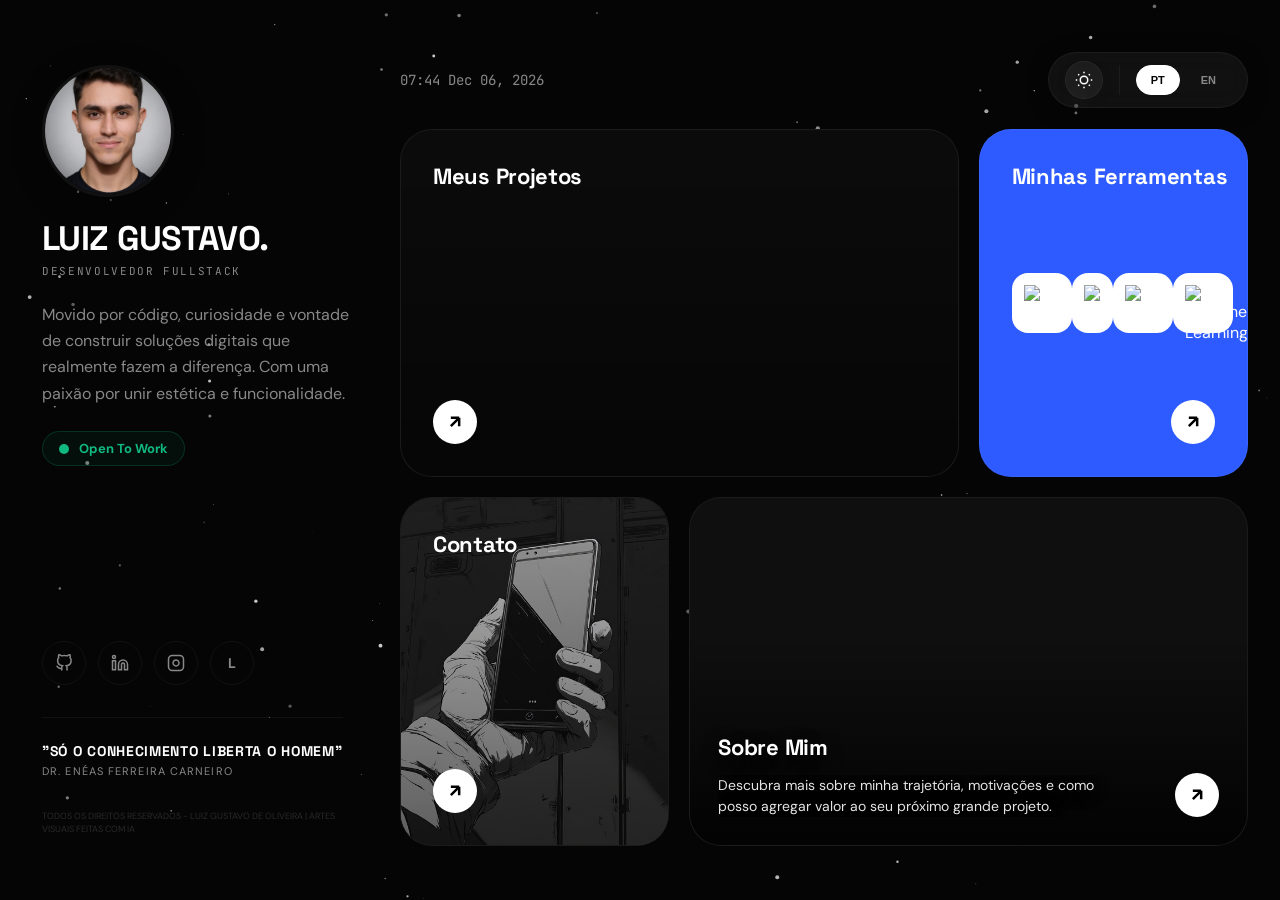
==== commit ad8c10c0: "commited" ====
--- a/index.html
+++ b/index.html
@@ -1,4 +1,4 @@
-﻿<!DOCTYPE html>
+<!DOCTYPE html>
 <html lang="pt">
 
 <head>
@@ -139,7 +139,9 @@
 
                 <!-- CARD 4: Sobre Mim (Replaces removed cards) -->
                 <a href="pages/about.html" class="bento-card bento-card-full-bg card-about">
-                    <div class="card-bg" style="background: url('img/aboutme.jpg') center/cover no-repeat;"></div>
+                    <video autoplay loop muted playsinline class="card-bg-video">
+                        <source src="img/nightskye.mp4" type="video/mp4">
+                    </video>
                     <div class="card-content-overlay overlay-dark" style="justify-content: flex-end;">
                         <h3 class="card-title" data-i18n="about-me" style="margin-bottom: 12px; margin-top: auto;">Sobre Mim</h3>
                         <div style="display: flex; justify-content: space-between; align-items: flex-end; width: 100%;">
--- a/styles/style.css
+++ b/styles/style.css
@@ -29,14 +29,265 @@
     --text-dim: #555555;
 }
 
-/* Light Theme UI Corrections */
-:root.light-theme .white-arrow { background: var(--blue-accent); color: #fff; }
-:root.light-theme .mini-arrow { border: 1px solid rgba(0,0,0,0.1); }
-:root.light-theme .bento-card { box-shadow: 0 4px 20px rgba(0,0,0,0.04); }
-:root.light-theme .card-content-overlay { background: linear-gradient(rgba(255,255,255,0.1), rgba(255,255,255,0.9)); }
-:root.light-theme .card-content-overlay h3 { color: var(--text-main); }
-:root.light-theme .card-about h3, :root.light-theme .card-about p { text-shadow: none; }
-:root.light-theme .about-icon-header { color: var(--text-main); }
+/* ==========================================================================
+   LIGHT THEME — Complete Override
+   ========================================================================== */
+
+/* ── Core Bento Cards ── */
+:root.light-theme .bento-card {
+    box-shadow: 0 2px 16px rgba(0,0,0,0.07), 0 0 0 1px rgba(0,0,0,0.06);
+    background: #ffffff;
+}
+:root.light-theme .bento-card:hover {
+    border-color: rgba(0,0,0,0.15);
+    box-shadow: 0 8px 32px rgba(0,0,0,0.1);
+}
+
+/* ── Cards with Image Backgrounds ── */
+/* Keep dark overlay on image cards so text stays readable over photos */
+:root.light-theme .card-projects .card-content-overlay,
+:root.light-theme .card-contact .card-content-overlay {
+    background: linear-gradient(to top, rgba(0,0,0,0.75) 0%, rgba(0,0,0,0.1) 100%);
+}
+:root.light-theme .card-projects .card-title,
+:root.light-theme .card-contact .card-title { color: #fff; }
+
+/* ── Stack Blue Card ── */
+:root.light-theme .card-stack-blue { background: var(--blue-accent) !important; }
+:root.light-theme .card-stack-blue .card-title { color: #fff; }
+:root.light-theme .card-stack-blue .mini-arrow { background: rgba(255,255,255,0.9); color: var(--blue-accent); }
+
+/* ── About Card (image bg) keeps dark overlay ── */
+:root.light-theme .card-about .card-content-overlay {
+    background: linear-gradient(to top, rgba(0,0,0,0.8) 0%, rgba(0,0,0,0.05) 60%);
+}
+:root.light-theme .card-about h3,
+:root.light-theme .card-about p { color: #fff; text-shadow: 0 2px 8px rgba(0,0,0,0.5); }
+
+/* ── Mini Arrows ── */
+:root.light-theme .mini-arrow {
+    background: rgba(0,0,0,0.08);
+    color: #111;
+    border: 1px solid rgba(0,0,0,0.12);
+}
+:root.light-theme .white-arrow { background: var(--blue-accent); color: #fff; border: none; }
+
+/* ── Navigation Pill ── */
+:root.light-theme .glass-nav-pill {
+    background: rgba(255,255,255,0.85);
+    border-color: rgba(0,0,0,0.1);
+    box-shadow: 0 2px 12px rgba(0,0,0,0.08);
+}
+:root.light-theme .lang-tab { color: #444; }
+:root.light-theme .lang-tab.active { background: #111; color: #fff; border-color: #111; }
+:root.light-theme .theme-tab { background: rgba(0,0,0,0.05); border-color: rgba(0,0,0,0.1); }
+:root.light-theme .nav-date { color: #666; }
+
+/* ── Home Return Button (subpages) ── */
+:root.light-theme .home-return-btn {
+    background: rgba(255,255,255,0.85) !important;
+    border-color: rgba(0,0,0,0.1) !important;
+    color: #111 !important;
+}
+
+/* ── Subpage Container ── */
+:root.light-theme .subpage-container {
+    background: rgba(0,0,0,0.02);
+    border-color: rgba(0,0,0,0.08);
+}
+:root.light-theme .subpage-container::-webkit-scrollbar-thumb {
+    background: rgba(0,0,0,0.15);
+}
+:root.light-theme .subpage-header h2 { color: #111; }
+:root.light-theme .subpage-header p { color: #555; }
+
+/* ── Projects Page Cards ── */
+:root.light-theme .project-showcase-card {
+    background: rgba(0,0,0,0.025);
+    border-color: rgba(0,0,0,0.08);
+}
+:root.light-theme .project-showcase-card:hover {
+    background: rgba(0,0,0,0.05);
+    border-color: rgba(0,0,0,0.14);
+}
+:root.light-theme .tech-tags span {
+    background: rgba(0,0,0,0.07);
+    color: #222;
+    border: 1px solid rgba(0,0,0,0.08);
+}
+
+/* ── Stack Page ── */
+:root.light-theme .tech-list-card {
+    background: rgba(0,0,0,0.02);
+    border-color: rgba(0,0,0,0.08);
+}
+:root.light-theme .tech-list-item {
+    border-bottom-color: rgba(0,0,0,0.07);
+}
+:root.light-theme .tech-item-header h3 { color: #111; }
+:root.light-theme .tech-list-item p { color: #555; }
+:root.light-theme .tech-pill-group span {
+    background: rgba(0,0,0,0.06);
+    border-color: rgba(0,0,0,0.1);
+    color: #333;
+}
+:root.light-theme .tech-icon-box {
+    background: #f0f0f0;
+    box-shadow: 0 2px 8px rgba(0,0,0,0.08);
+}
+
+/* ── Contact Page Cards ── */
+:root.light-theme .contact-page-container {
+    background: rgba(0,0,0,0.02);
+    border-color: rgba(0,0,0,0.08);
+}
+:root.light-theme .contact-card {
+    background: rgba(0,0,0,0.025);
+    border-color: rgba(0,0,0,0.08);
+}
+:root.light-theme .contact-card:hover {
+    background: rgba(0,0,0,0.05);
+    border-color: rgba(0,0,0,0.14);
+    transform: translateY(-4px);
+}
+:root.light-theme .contact-text h3,
+:root.light-theme .contact-content-center h3 { color: #111; }
+:root.light-theme .contact-text p,
+:root.light-theme .contact-content-center span { color: #555; }
+:root.light-theme .contact-hover-detail { color: #333; }
+:root.light-theme .contact-icon { color: #333; }
+
+/* ── About Page (Waterfall) ── */
+:root.light-theme .waterfall-card {
+    background: rgba(0,0,0,0.025);
+    border-color: rgba(0,0,0,0.08);
+}
+:root.light-theme .waterfall-header h3 { color: #111; }
+:root.light-theme .waterfall-header span { color: #555; }
+:root.light-theme .bio-text-block p { color: #444; }
+:root.light-theme .army-visual-side { border-color: rgba(0,0,0,0.08); }
+:root.light-theme .army-icon-wrap { color: #222; }
+:root.light-theme .army-corp-name {
+    background: rgba(0,0,0,0.06);
+    color: #222;
+}
+:root.light-theme .army-text-side p { color: #444; }
+:root.light-theme .node-badge {
+    background: rgba(0,0,0,0.06);
+    color: #333;
+    border-color: rgba(0,0,0,0.1);
+}
+:root.light-theme .node-content h4 { color: #111; }
+:root.light-theme .node-content p { color: #555; }
+:root.light-theme .timeline-connector { background: rgba(0,0,0,0.1); }
+:root.light-theme .lang-text h3 { color: #111; }
+:root.light-theme .lang-text p { color: #444; }
+:root.light-theme .lang-flag { filter: drop-shadow(0 2px 4px rgba(0,0,0,0.15)); }
+
+/* ── Quote + Footer ── */
+:root.light-theme .quote-text { color: #111; }
+:root.light-theme .quote-auth { color: #666; }
+:root.light-theme .quote-section { border-top-color: rgba(0,0,0,0.1); }
+:root.light-theme .footer-simple { color: #999; }
+:root.light-theme .circle-icon { border-color: rgba(0,0,0,0.12); color: #555; }
+:root.light-theme .circle-icon:hover { border-color: rgba(0,0,0,0.25); color: #111; }
+
+/* ── About Title Header ── */
+:root.light-theme .about-icon-header { color: #111; }
+
+/* ── About: Timeline ── */
+:root.light-theme .node-marker {
+    background: #f5f5f7;
+    border-color: rgba(0,0,0,0.15);
+}
+:root.light-theme .node-marker.done {
+    background: #111;
+    border-color: #111;
+}
+:root.light-theme .node-marker.pulsing {
+    border-color: #111;
+    animation: pulseBorderLight 2s infinite;
+}
+@keyframes pulseBorderLight {
+    0% { box-shadow: 0 0 0 0 rgba(0,0,0,0.2); }
+    70% { box-shadow: 0 0 0 10px rgba(0,0,0,0); }
+    100% { box-shadow: 0 0 0 0 rgba(0,0,0,0); }
+}
+:root.light-theme .status-badge {
+    background: rgba(0,0,0,0.05);
+    color: #444;
+    border: 1px solid rgba(0,0,0,0.12);
+}
+:root.light-theme .status-badge.active-badge {
+    background: rgba(45,91,255,0.08);
+    color: var(--blue-accent);
+    border: 1px solid rgba(45,91,255,0.3);
+}
+:root.light-theme .lang-icon {
+    background: rgba(0,0,0,0.05);
+    border: 1px solid rgba(0,0,0,0.08);
+}
+
+/* ── Contact: Card-specific colors ── */
+:root.light-theme .email-card { border-left: 3px solid #ef4444; }
+:root.light-theme .whatsapp-card { border-left: 3px solid #22c55e; }
+:root.light-theme .telegram-card { border-left: 3px solid #3b82f6; }
+:root.light-theme .discord-card {
+    background: rgba(88, 101, 242, 0.06) !important;
+    border-color: rgba(88, 101, 242, 0.25) !important;
+}
+:root.light-theme .hover-slide-text { color: #555; }
+:root.light-theme .contact-card .contact-bg-glow { opacity: 0 !important; }
+
+/* ── Stack: Tech list separators ── */
+:root.light-theme .tech-list-item { border-bottom-color: rgba(0,0,0,0.07); }
+
+/* ── Projects: Card backgrounds + hover ── */
+:root.light-theme .project-showcase-card {
+    background: #fff;
+    border-color: rgba(0,0,0,0.08);
+    box-shadow: 0 2px 12px rgba(0,0,0,0.04);
+}
+:root.light-theme .project-showcase-card:hover {
+    background: #fafafa;
+    border-color: rgba(0,0,0,0.14);
+    box-shadow: 0 8px 24px rgba(0,0,0,0.08);
+}
+:root.light-theme .project-hover-overlay {
+    background: rgba(255, 255, 255, 0.45);
+}
+:root.light-theme .hover-btn {
+    background: #111111;
+    color: #ffffff;
+    box-shadow: 0 6px 20px rgba(0, 0, 0, 0.15);
+}
+:root.light-theme .project-badge {
+    background: rgba(255, 255, 255, 0.85);
+    color: #ff9900;
+    border-color: rgba(255, 153, 0, 0.4);
+    box-shadow: 0 4px 12px rgba(0, 0, 0, 0.08);
+}
+
+/* ── Waterfall card hover ── */
+:root.light-theme .waterfall-card:hover {
+    border-color: rgba(0,0,0,0.14);
+    background: rgba(0,0,0,0.04);
+    box-shadow: 0 6px 20px rgba(0,0,0,0.06);
+}
+
+/* ── Bento card hover ── */
+:root.light-theme .bento-card:hover { border-color: rgba(0,0,0,0.18); }
+
+/* ── Projects content grid ── */
+:root.light-theme .projects-content-grid { gap: 20px; }
+
+/* ── Subpage header accent line ── */
+:root.light-theme .subpage-header h2 {
+    background: linear-gradient(90deg, #111 0%, #2d5bff 100%);
+    -webkit-background-clip: text;
+    -webkit-text-fill-color: transparent;
+    background-clip: text;
+}
 
 #bg-starfield {
     position: fixed;
@@ -188,8 +439,20 @@
 .bento-card:hover .mini-arrow svg { transform: rotate(45deg); }
 
 /* Full Background Content Styles */
-.bento-card-full-bg .card-bg { position: absolute; inset: 0; z-index: 1; transition: 0.8s ease; }
-.bento-card-full-bg:hover .card-bg { transform: scale(1.05); }
+.bento-card-full-bg .card-bg,
+.bento-card-full-bg .card-bg-video {
+    position: absolute;
+    inset: 0;
+    width: 100%;
+    height: 100%;
+    object-fit: cover;
+    z-index: 1;
+    transition: 0.8s ease;
+}
+.bento-card-full-bg:hover .card-bg,
+.bento-card-full-bg:hover .card-bg-video {
+    transform: scale(1.05);
+}
 
 .card-content-overlay {
     position: relative; z-index: 2; padding: 32px;
@@ -245,42 +508,30 @@
     padding: 48px; overflow-y: auto; overflow-x: hidden;
     display: flex; flex-direction: column; gap: 40px;
 }
+.subpage-h2 {
+    font-family: var(--font-heading);
+    font-size: 38px;
+    font-weight: 800;
+    color: var(--text-main);
+    letter-spacing: -0.5px;
+    margin-bottom: 8px;
+}
+.subpage-header p {
+    color: var(--text-dim);
+    font-size: 16px;
+    margin-top: 8px;
+    line-height: 1.6;
+}
 
 .subpage-container::-webkit-scrollbar { width: 8px; }
 .subpage-container::-webkit-scrollbar-track { background: transparent; }
 .subpage-container::-webkit-scrollbar-thumb { background: rgba(255,255,255,0.1); border-radius: 10px; }
 .subpage-container::-webkit-scrollbar-thumb:hover { background: rgba(255,255,255,0.2); }
 
-.project-showcase-card {
-    display: flex; gap: 32px; background: rgba(255,255,255,0.02);
-    border: 1px solid var(--card-border); border-radius: 24px;
-    padding: 24px; transition: 0.3s;
-}
-.project-showcase-card:hover { border-color: rgba(255,255,255,0.1); transform: translateY(-5px); background: rgba(255,255,255,0.04); }
-
-.project-graphic { width: 45%; border-radius: 16px; overflow: hidden; flex-shrink: 0; }
-.project-graphic img { width: 100%; height: 100%; object-fit: cover; }
-
-.project-details { display: flex; flex-direction: column; justify-content: center; gap: 16px; }
-.project-details h3 { font-family: var(--font-heading); font-size: 26px; color: var(--text-main); }
-.project-details p { font-size: 15px; color: var(--text-dim); line-height: 1.65; }
-
-.tech-tags { display: flex; gap: 8px; flex-wrap: wrap; }
-    padding: 24px; transition: 0.3s cubic-bezier(0.19, 1, 0.22, 1);
-}
-.project-showcase-card:hover { border-color: rgba(255,255,255,0.15); transform: translateY(-5px); background: rgba(255,255,255,0.04); }
-
-.project-graphic { width: 45%; border-radius: 16px; overflow: hidden; flex-shrink: 0; }
-.project-graphic img { width: 100%; height: 100%; object-fit: cover; }
-
-.project-details { display: flex; flex-direction: column; justify-content: center; gap: 16px; }
-.project-details h3 { font-family: var(--font-heading); font-size: 24px; color: var(--text-main); }
-.project-details p { font-size: 14px; color: var(--text-dim); line-height: 1.6; }
-
-.tech-tags { display: flex; gap: 8px; flex-wrap: wrap; margin-top: auto; }
-.tech-tags span {
-    font-family: var(--font-mono); font-size: 12px; padding: 4px 12px;
-    background: rgba(255,255,255,0.1); color: var(--text-main); border-radius: 20px;
+.projects-content-grid {
+    display: flex;
+    flex-direction: column;
+    gap: 32px;
 }
 
 /* ==========================================================================
@@ -472,12 +723,90 @@
 .project-showcase-card {
     display: flex; gap: 32px; background: rgba(255,255,255,0.02);
     border: 1px solid var(--card-border); border-radius: 24px;
-    padding: 24px; transition: 0.3s cubic-bezier(0.19, 1, 0.22, 1);
-}
-.project-showcase-card:hover { border-color: rgba(255,255,255,0.15); transform: translateY(-5px); background: rgba(255,255,255,0.04); }
-
-.project-graphic { width: 45%; border-radius: 16px; overflow: hidden; flex-shrink: 0; }
-.project-graphic img { width: 100%; height: 100%; object-fit: cover; }
+    padding: 24px; transition: 0.4s cubic-bezier(0.16, 1, 0.3, 1);
+    text-decoration: none; color: inherit;
+    position: relative;
+}
+.project-showcase-card:hover {
+    border-color: rgba(255,255,255,0.15);
+    transform: translateY(-5px);
+    background: rgba(255,255,255,0.04);
+    box-shadow: 0 12px 32px rgba(0, 0, 0, 0.25);
+}
+
+.project-graphic {
+    width: 45%; border-radius: 16px; overflow: hidden;
+    flex-shrink: 0; position: relative;
+}
+.project-graphic img {
+    width: 100%; height: 100%; object-fit: cover;
+    transition: transform 0.6s cubic-bezier(0.16, 1, 0.3, 1);
+}
+.project-showcase-card:hover .project-graphic img {
+    transform: scale(1.06);
+}
+
+/* Dynamic Hover Overlay & Button */
+.project-hover-overlay {
+    position: absolute;
+    inset: 0;
+    background: rgba(0, 0, 0, 0.45);
+    backdrop-filter: blur(6px);
+    -webkit-backdrop-filter: blur(6px);
+    display: flex;
+    justify-content: center;
+    align-items: center;
+    opacity: 0;
+    transition: all 0.4s cubic-bezier(0.16, 1, 0.3, 1);
+    z-index: 5;
+}
+.project-showcase-card:hover .project-hover-overlay {
+    opacity: 1;
+}
+
+.hover-btn {
+    background: #ffffff;
+    color: #000000;
+    padding: 10px 22px;
+    border-radius: 24px;
+    font-size: 13px;
+    font-weight: 700;
+    display: inline-flex;
+    align-items: center;
+    gap: 8px;
+    box-shadow: 0 6px 20px rgba(0, 0, 0, 0.35);
+    transform: translateY(12px);
+    transition: all 0.4s cubic-bezier(0.16, 1, 0.3, 1);
+}
+.project-showcase-card:hover .hover-btn {
+    transform: translateY(0);
+}
+.hover-btn svg {
+    transition: transform 0.3s ease;
+}
+.hover-btn:hover svg {
+    transform: translate(2px, -2px);
+}
+
+/* In-Development Badge */
+.project-badge {
+    position: absolute;
+    top: 16px;
+    left: 16px;
+    background: rgba(0, 0, 0, 0.7);
+    backdrop-filter: blur(8px);
+    -webkit-backdrop-filter: blur(8px);
+    color: var(--orange-accent);
+    border: 1px solid rgba(255, 153, 0, 0.35);
+    padding: 6px 14px;
+    border-radius: 20px;
+    font-size: 11px;
+    font-weight: 700;
+    letter-spacing: 0.05em;
+    text-transform: uppercase;
+    z-index: 6;
+    box-shadow: 0 4px 12px rgba(0, 0, 0, 0.25);
+}
 
 .project-details { display: flex; flex-direction: column; justify-content: center; gap: 16px; }
 .project-details h3 { font-family: var(--font-heading); font-size: 24px; color: var(--text-main); }
@@ -666,6 +995,65 @@
 }
 
 /* ==========================================================================
+   ABOUT PAGE — HEADER + CV DOWNLOAD BUTTON
+   ========================================================================== */
+.about-subpage-header {
+    display: flex;
+    align-items: center;
+    justify-content: space-between;
+    gap: 24px;
+    flex-wrap: wrap;
+}
+.about-header-text { flex: 1; min-width: 200px; }
+
+/* CV Download Button */
+.cv-download-btn {
+    display: inline-flex;
+    align-items: center;
+    gap: 10px;
+    padding: 14px 28px;
+    background: var(--blue-accent);
+    color: #fff;
+    font-family: var(--font-heading);
+    font-size: 15px;
+    font-weight: 700;
+    letter-spacing: 0.2px;
+    border-radius: 50px;
+    text-decoration: none;
+    border: none;
+    cursor: pointer;
+    position: relative;
+    overflow: hidden;
+    transition: 0.4s cubic-bezier(0.19, 1, 0.22, 1);
+    box-shadow: 0 4px 20px rgba(45, 91, 255, 0.35);
+    flex-shrink: 0;
+}
+.cv-download-btn::before {
+    content: '';
+    position: absolute;
+    top: 0; left: -100%;
+    width: 100%; height: 100%;
+    background: linear-gradient(90deg, transparent, rgba(255,255,255,0.2), transparent);
+    transition: 0.6s ease;
+}
+.cv-download-btn:hover::before { left: 100%; }
+.cv-download-btn:hover {
+    transform: translateY(-3px) scale(1.03);
+    box-shadow: 0 8px 32px rgba(45, 91, 255, 0.5);
+    background: #1a47e8;
+}
+.cv-download-btn:active { transform: translateY(-1px) scale(1.01); }
+.cv-download-btn svg { flex-shrink: 0; }
+
+/* Light mode CV button */
+:root.light-theme .cv-download-btn {
+    box-shadow: 0 4px 16px rgba(45, 91, 255, 0.25);
+}
+:root.light-theme .cv-download-btn:hover {
+    box-shadow: 0 8px 28px rgba(45, 91, 255, 0.4);
+}
+
+/* ==========================================================================
    ABOUT WATERFALL LAYOUT STYLES
    ========================================================================== */
 .about-waterfall-layout {
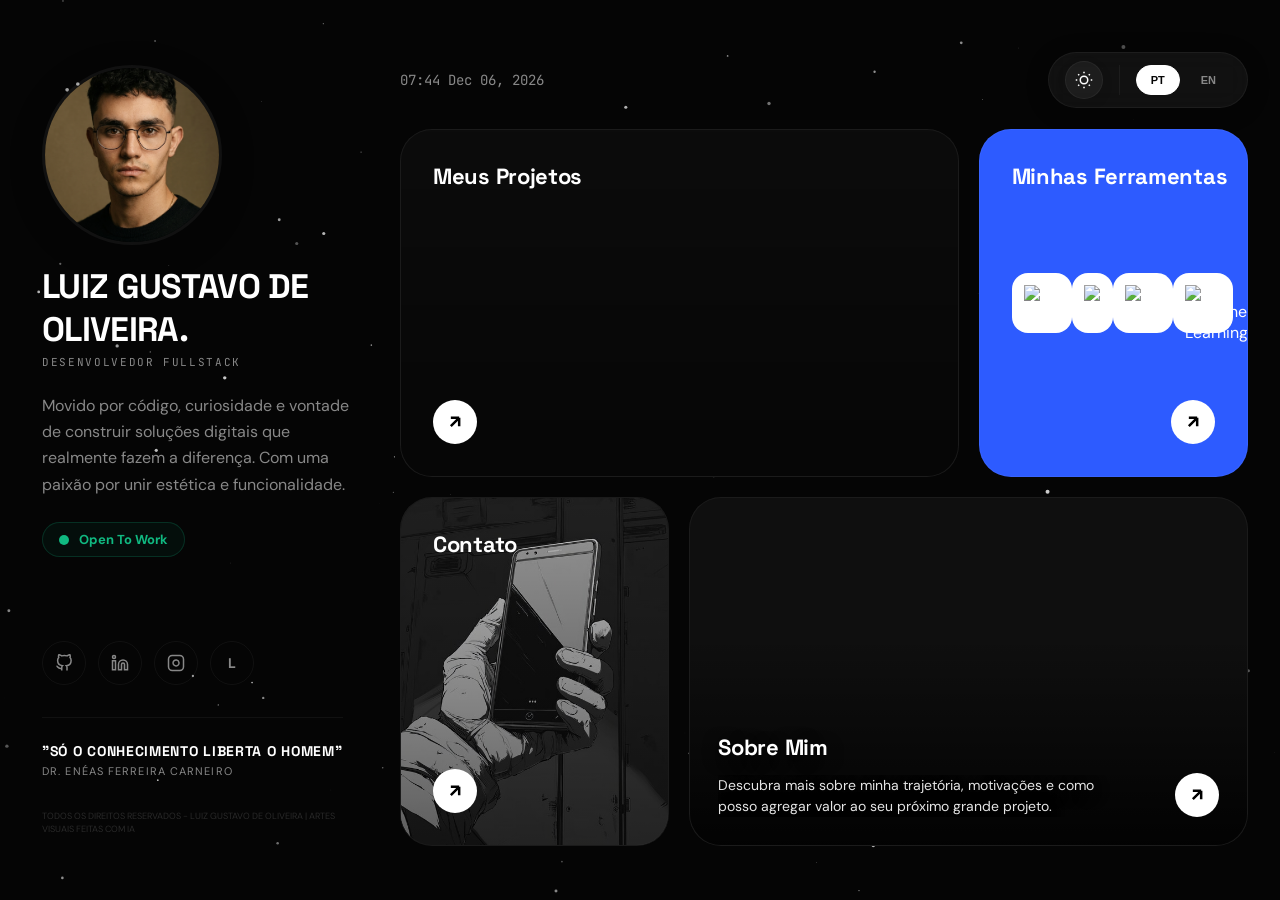
==== commit 60e5665c: "Updated" ====
--- a/index.html
+++ b/index.html
@@ -16,14 +16,14 @@
     <meta property="og:type" content="website">
     <meta property="og:title" content="Luiz Gustavo de Oliveira — Desenvolvedor Fullstack">
     <meta property="og:description" content="Desenvolvedor Fullstack com experiência em Front-End, Back-End e IA. Confira meu portfólio completo.">
-    <meta property="og:image" content="img/myphotu.jpg">
+    <meta property="og:image" content="img/myphotooo.png">
     <meta property="og:locale" content="pt_BR">
 
     <!-- Twitter Card -->
     <meta name="twitter:card" content="summary_large_image">
     <meta name="twitter:title" content="Luiz Gustavo de Oliveira — Desenvolvedor Fullstack">
     <meta name="twitter:description" content="Portfólio de Luiz Gustavo: Fullstack, IA e soluções digitais de impacto real.">
-    <meta name="twitter:image" content="img/myphotu.jpg">
+    <meta name="twitter:image" content="img/myphotooo.png">
 
     <link rel="icon" type="image/png" href="img/cruz.png">
     <link rel="preconnect" href="https://fonts.googleapis.com">
@@ -40,10 +40,10 @@
         <aside class="sidebar">
             <div class="sidebar-top">
                 <div class="profile-circle large-avatar">
-                    <img src="img/myphotu.jpg" alt="Luiz Gustavo" class="avatar">
+                    <img src="img/myphotooo.png" alt="Luiz Gustavo" class="avatar">
                 </div>
                 <div class="sidebar-header">
-                    <h1 class="user-name">LUIZ GUSTAVO.</h1>
+                    <h1 class="user-name">LUIZ GUSTAVO DE OLIVEIRA.</h1>
                     <p class="user-role" data-i18n="role">DESENVOLVEDOR FULLSTACK</p>
                 </div>
             </div>
--- a/styles/style.css
+++ b/styles/style.css
@@ -331,11 +331,16 @@
 .sidebar-top { display: flex; flex-direction: column; gap: 20px; align-items: flex-start; text-align: left; }
 
 .large-avatar {
-    width: 132px; height: 132px; border-radius: 50%; overflow: hidden;
+    width: 180px; height: 180px; border-radius: 50%; overflow: hidden;
     border: 3px solid var(--card-border);
     box-shadow: 0 8px 32px rgba(0,0,0,0.3);
 }
-.large-avatar img { width: 100%; height: 100%; object-fit: cover; }
+.large-avatar img {
+    width: 100%;
+    height: 100%;
+    object-fit: cover;
+    object-position: center 20%;
+}
 
 .user-name { font-family: var(--font-heading); font-size: 34px; font-weight: 800; letter-spacing: -0.02em; }
 .user-role { font-family: var(--font-mono); font-size: 11px; color: var(--text-dim); text-transform: uppercase; letter-spacing: 0.15em; margin-top: 4px; }
@@ -825,77 +830,152 @@
 }
 
 /* ==========================================================================
-   STACK LIST STYLES (Framer Tony B. Replica)
+   STACK LIST STYLES (Categorized Grid)
    ========================================================================== */
-.tech-list-card {
-    background: rgba(255, 255, 255, 0.02);
-    border: 1px solid var(--card-border);
-    border-radius: 24px;
-    padding: 40px;
+.stack-container-seamless {
+    flex-grow: 1;
+    overflow-y: auto;
+    overflow-x: hidden;
     display: flex;
     flex-direction: column;
     gap: 40px;
-}
-.tech-list-item {
+    padding-right: 8px;
+    padding-bottom: 40px;
+}
+.stack-container-seamless::-webkit-scrollbar {
+    width: 6px;
+}
+.stack-container-seamless::-webkit-scrollbar-track {
+    background: transparent;
+}
+.stack-container-seamless::-webkit-scrollbar-thumb {
+    background: rgba(255, 255, 255, 0.08);
+    border-radius: 10px;
+}
+.stack-container-seamless::-webkit-scrollbar-thumb:hover {
+    background: rgba(255, 255, 255, 0.15);
+}
+:root.light-theme .stack-container-seamless::-webkit-scrollbar-thumb {
+    background: rgba(0, 0, 0, 0.1);
+}
+:root.light-theme .stack-container-seamless::-webkit-scrollbar-thumb:hover {
+    background: rgba(0, 0, 0, 0.2);
+}
+
+.stack-categories-list {
+    display: flex;
+    flex-direction: column;
+    gap: 40px;
+}
+.stack-category {
     display: flex;
     flex-direction: column;
     gap: 16px;
-    padding-bottom: 40px;
-    border-bottom: 1px solid rgba(255,255,255,0.05);
-}
-.tech-list-item:last-child {
-    padding-bottom: 0;
-    border-bottom: none;
-}
-.tech-item-header {
+}
+.stack-category-title {
+    font-family: var(--font-heading);
+    font-size: 20px;
+    font-weight: 700;
+    color: var(--text-main);
+    letter-spacing: -0.3px;
+    margin: 0;
+}
+.stack-grid {
+    display: grid;
+    grid-template-columns: repeat(4, 1fr);
+    gap: 16px;
+}
+.stack-card {
+    background: rgba(255, 255, 255, 0.02);
+    border: 1px solid var(--card-border);
+    border-radius: 16px;
+    padding: 16px 20px;
     display: flex;
     align-items: center;
     gap: 16px;
-}
-.tech-icon-box {
-    width: 48px;
-    height: 48px;
-    background: #fff;
-    border-radius: 12px;
+    transition: all 0.4s cubic-bezier(0.16, 1, 0.3, 1);
+}
+.stack-card:hover {
+    background: rgba(255, 255, 255, 0.05);
+    border-color: rgba(255, 255, 255, 0.12);
+    transform: translateY(-3px);
+    box-shadow: 0 8px 30px rgba(0, 0, 0, 0.4);
+}
+.stack-card-icon {
+    width: 44px;
+    height: 44px;
+    flex-shrink: 0;
     display: flex;
+    align-items: center;
     justify-content: center;
-    align-items: center;
-    padding: 8px;
-}
-.tech-icon-box img {
+}
+.stack-card-icon img {
     width: 100%;
     height: 100%;
     object-fit: contain;
-}
-.tech-item-header h3 {
+    transition: transform 0.4s cubic-bezier(0.16, 1, 0.3, 1);
+}
+.stack-card:hover .stack-card-icon img {
+    transform: scale(1.1);
+}
+.stack-card-info {
+    display: flex;
+    flex-direction: column;
+    gap: 4px;
+    min-width: 0;
+}
+.stack-card-name {
     font-family: var(--font-heading);
-    font-size: 22px;
+    font-size: 15px;
+    font-weight: 600;
     color: var(--text-main);
-}
-.tech-list-item p {
+    margin: 0;
+    white-space: nowrap;
+    overflow: hidden;
+    text-overflow: ellipsis;
+}
+.stack-card-desc {
+    font-family: var(--font-body);
+    font-size: 12px;
     color: var(--text-dim);
-    font-size: 15px;
-    line-height: 1.6;
-}
-.tech-pill-group {
-    display: flex;
-    gap: 10px;
-    flex-wrap: wrap;
-    margin-top: 4px;
-}
-.tech-pill-group span {
-    font-family: var(--font-mono);
-    font-size: 12px;
-    padding: 6px 12px;
-    background: rgba(255,255,255,0.05);
-    border: 1px solid var(--card-border);
-    border-radius: 20px;
-    color: var(--text-main);
-}
-
-@media (max-width: 768px) {
-    .tech-list-card { padding: 24px; gap: 32px; }
-    .tech-list-item { padding-bottom: 32px; }
+    font-weight: 400;
+    white-space: nowrap;
+    overflow: hidden;
+    text-overflow: ellipsis;
+}
+
+/* Light Theme Overrides */
+:root.light-theme .stack-card {
+    background: rgba(0, 0, 0, 0.02);
+    border-color: rgba(0, 0, 0, 0.08);
+}
+:root.light-theme .stack-card:hover {
+    background: rgba(0, 0, 0, 0.04);
+    border-color: rgba(0, 0, 0, 0.15);
+    box-shadow: 0 8px 30px rgba(0, 0, 0, 0.05);
+}
+:root.light-theme .theme-invert {
+    filter: invert(1);
+}
+
+/* Responsiveness */
+@media (max-width: 1200px) {
+    .stack-grid {
+        grid-template-columns: repeat(3, 1fr);
+    }
+}
+@media (max-width: 900px) {
+    .stack-grid {
+        grid-template-columns: repeat(2, 1fr);
+    }
+}
+@media (max-width: 550px) {
+    .stack-grid {
+        grid-template-columns: 1fr;
+    }
+    .stack-card {
+        padding: 14px 18px;
+    }
 }
 
 /* ==========================================================================
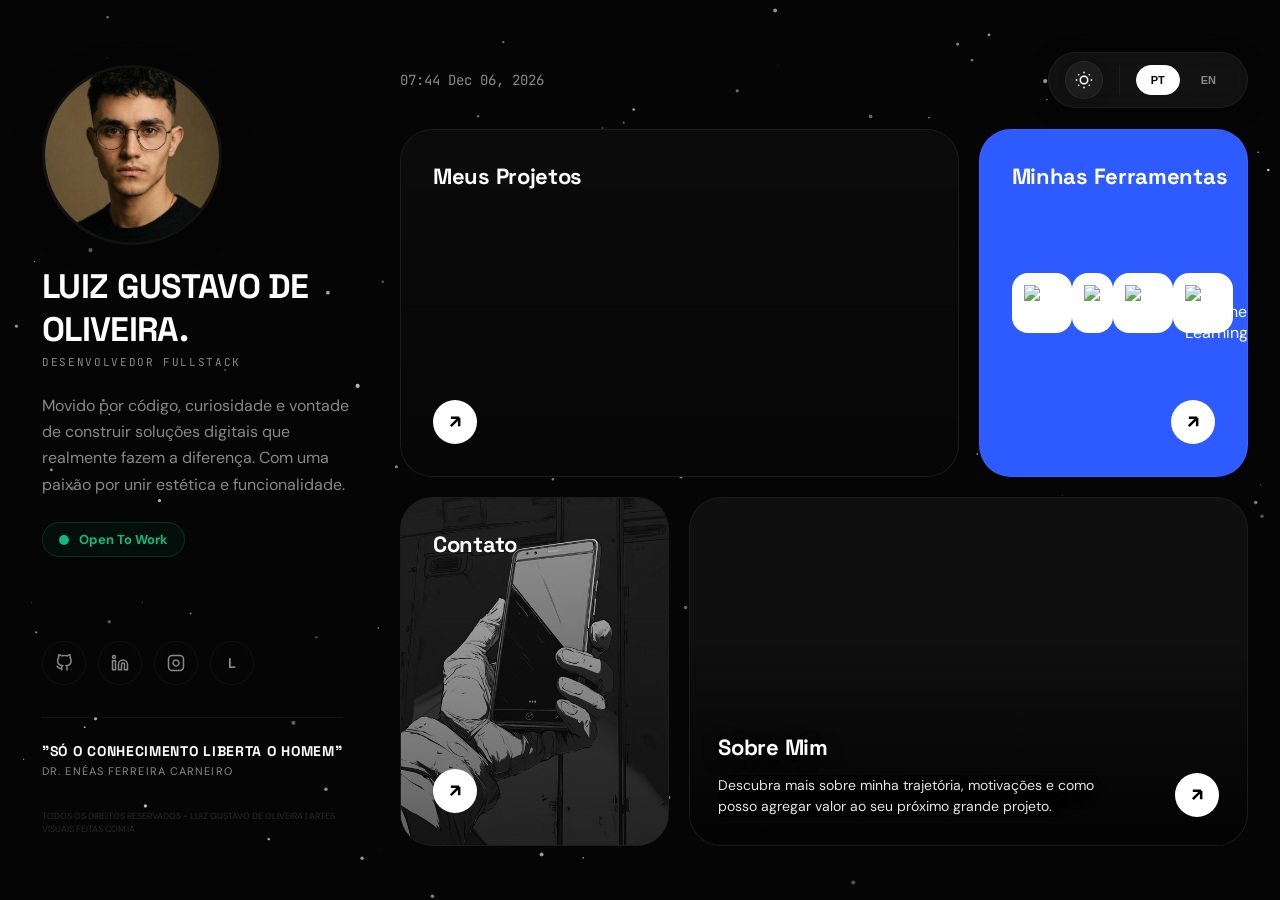
==== commit e159e41e: "Updated" ====
--- a/index.html
+++ b/index.html
@@ -26,6 +26,7 @@
     <meta name="twitter:image" content="img/myphotooo.png">
 
     <link rel="icon" type="image/png" href="img/cruz.png">
+    <link rel="shortcut icon" type="image/x-icon" href="img/cruz.png">
     <link rel="preconnect" href="https://fonts.googleapis.com">
     <link rel="preconnect" href="https://fonts.gstatic.com" crossorigin>
     <link href="https://fonts.googleapis.com/css2?family=Space+Grotesk:wght@400;500;600;700&family=DM+Sans:ital,opsz,wght@0,9..40,400;0,9..40,500;0,9..40,600;1,9..40,400&family=JetBrains+Mono:wght@500&display=swap" rel="stylesheet">
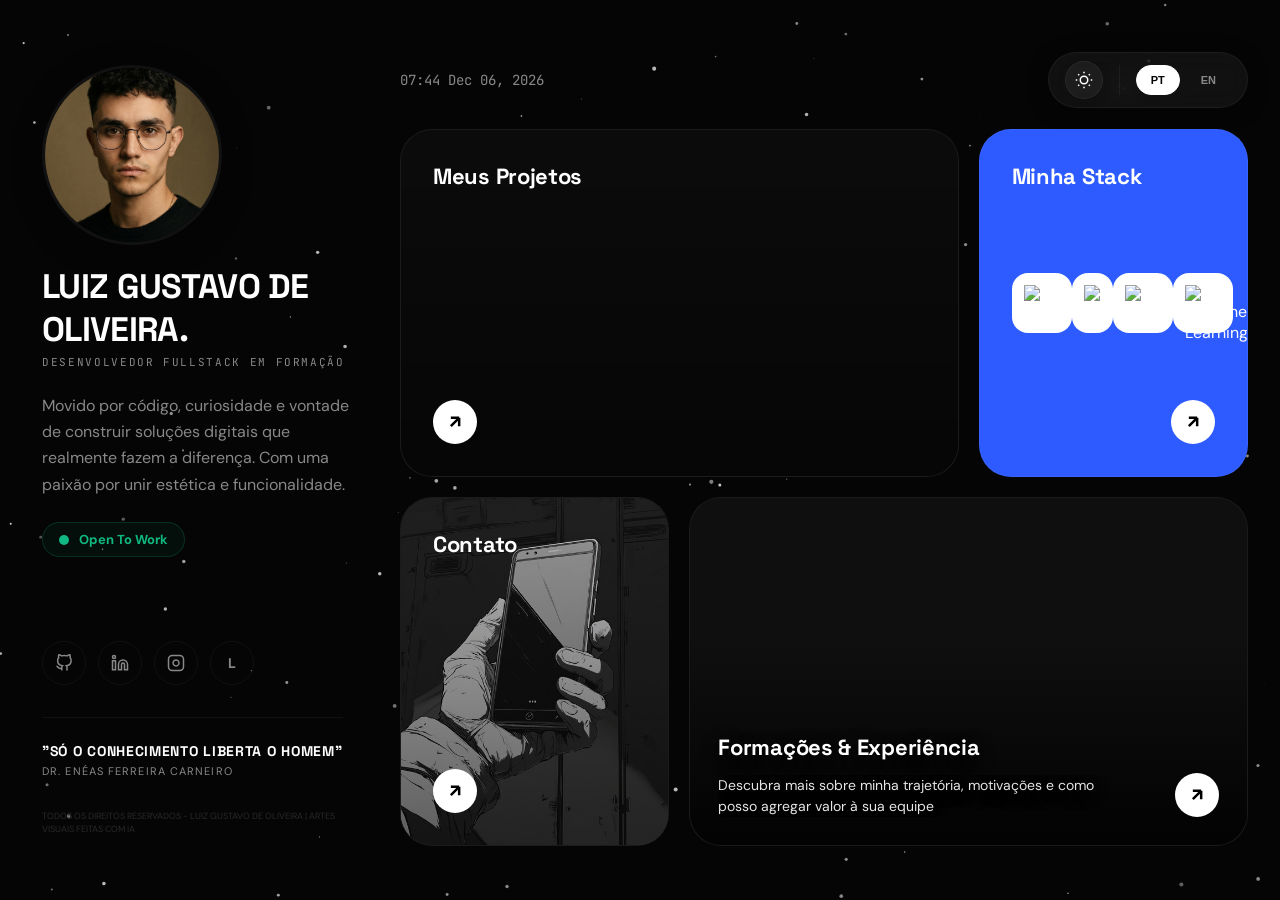
==== commit 3b7a80eb: "about updated" ====
--- a/index.html
+++ b/index.html
@@ -45,7 +45,7 @@
                 </div>
                 <div class="sidebar-header">
                     <h1 class="user-name">LUIZ GUSTAVO DE OLIVEIRA.</h1>
-                    <p class="user-role" data-i18n="role">DESENVOLVEDOR FULLSTACK</p>
+                    <p class="user-role" data-i18n="role">DESENVOLVEDOR FULLSTACK EM FORMAÇÃO</p>
                 </div>
             </div>
 
@@ -115,7 +115,7 @@
 
                 <!-- CARD 2: My Stack (Blue) -->
                 <a href="pages/stack.html" class="bento-card card-stack-blue">
-                    <h3 class="card-title" data-i18n="my-stack">Minhas Ferramentas</h3>
+                    <h3 class="card-title" data-i18n="my-stack">Minha Stack</h3>
                     <div class="logos-group">
                         <div class="logo-pill" title="React"><img src="https://cdn.jsdelivr.net/gh/devicons/devicon/icons/react/react-original.svg" alt="React"></div>
                         <div class="logo-pill" title="JavaScript"><img src="https://cdn.jsdelivr.net/gh/devicons/devicon/icons/javascript/javascript-original.svg" alt="JS"></div>
@@ -144,10 +144,10 @@
                         <source src="img/nightskye.mp4" type="video/mp4">
                     </video>
                     <div class="card-content-overlay overlay-dark" style="justify-content: flex-end;">
-                        <h3 class="card-title" data-i18n="about-me" style="margin-bottom: 12px; margin-top: auto;">Sobre Mim</h3>
+                        <h3 class="card-title" data-i18n="about-me" style="margin-bottom: 12px; margin-top: auto;">Formações & Experiência</h3>
                         <div style="display: flex; justify-content: space-between; align-items: flex-end; width: 100%;">
                             <p data-i18n="about-desc" style="font-size: 14px; color: #e5e5e5; line-height: 1.5; max-width: 80%;">
-                                Descubra mais sobre minha trajetória, motivações e como posso agregar valor ao seu próximo grande projeto.
+                                Descubra mais sobre minha trajetória, motivações e como posso agregar valor à sua equipe
                             </p>
                             <div class="mini-arrow">
                                 <svg width="20" height="20" viewBox="0 0 24 24" fill="none" stroke="currentColor" stroke-width="3"><path d="M7 17L17 7M17 7H7M17 7v10" /></svg>
--- a/styles/style.css
+++ b/styles/style.css
@@ -619,6 +619,7 @@
     .timeline-connector { display: none; }
     .node-marker { transform: translateX(-36px); flex-shrink: 0; }
     .node-content { text-align: left; transform: translateX(-25px); }
+    .node-content .edu-institution { justify-content: flex-start; }
     .lang-wrap { flex-direction: column; align-items: flex-start; gap: 16px; }
 
     /* About Bento old classes (kept for safety) */
@@ -816,6 +817,41 @@
 .project-details { display: flex; flex-direction: column; justify-content: center; gap: 16px; }
 .project-details h3 { font-family: var(--font-heading); font-size: 24px; color: var(--text-main); }
 .project-details p { font-size: 14px; color: var(--text-dim); line-height: 1.6; }
+
+.project-academic-note {
+    background: rgba(255, 255, 255, 0.03);
+    border-left: 3px solid #60a5fa;
+    border-radius: 4px 8px 8px 4px;
+    padding: 10px 14px;
+    display: flex;
+    flex-direction: column;
+    gap: 4px;
+}
+.project-academic-note .note-tag {
+    font-family: var(--font-mono);
+    font-size: 11px;
+    font-weight: 700;
+    text-transform: uppercase;
+    letter-spacing: 0.5px;
+    color: #60a5fa;
+}
+.project-academic-note .note-desc {
+    font-size: 13px !important;
+    color: var(--text-dim);
+    line-height: 1.5 !important;
+    margin: 0;
+}
+
+:root.light-theme .project-academic-note {
+    background: rgba(96, 165, 250, 0.08);
+    border-left-color: #2563eb;
+}
+:root.light-theme .project-academic-note .note-tag {
+    color: #2563eb;
+}
+:root.light-theme .project-academic-note .note-desc {
+    color: #4b5563;
+}
 
 .tech-tags { display: flex; gap: 8px; flex-wrap: wrap; margin-top: auto; }
 .tech-tags span {
@@ -1175,28 +1211,44 @@
     width: 30%; background: linear-gradient(135deg, rgba(85, 107, 47, 0.05), rgba(0,0,0,0));
     display: flex; justify-content: center; align-items: center; border-right: 1px solid var(--card-border);
 }
-.shield-circle { width: 90px; height: 90px; border-radius: 50%; background: rgba(85, 107, 47, 0.1); border: 1px solid rgba(85, 107, 47, 0.3); display: flex; justify-content: center; align-items: center; color: #7A8B5C; }
+.shield-circle { width: 90px; height: 90px; border-radius: 50%; background: rgba(85, 107, 47, 0.1); border: 1px solid rgba(85, 107, 47, 0.3); display: flex; justify-content: center; align-items: center; color: #7A8B5C; overflow: hidden; padding: 12px; }
+.army-logo-img { width: 100%; height: 100%; object-fit: contain; border-radius: 50%; }
 .army-text-side { width: 70%; padding: 40px; display: flex; flex-direction: column; justify-content: center; }
-.army-corp-name { font-family: var(--font-mono); font-size: 16px; font-weight: 700; margin-bottom: 12px; color: var(--text-main); background: rgba(255,255,255,0.05); display: inline-block; padding: 6px 12px; border-radius: 8px; width: fit-content; }
-.army-text-side p { font-size: 15px; color: var(--text-dim); line-height: 1.7; }
+.army-corp-header { display: flex; align-items: center; gap: 12px; margin-bottom: 12px; flex-wrap: wrap; }
+.army-corp-name { font-family: var(--font-mono); font-size: 16px; font-weight: 700; margin-bottom: 0; color: var(--text-main); background: rgba(255,255,255,0.05); display: inline-block; padding: 6px 12px; border-radius: 8px; width: fit-content; }
+.army-period-badge { font-family: var(--font-mono); font-size: 13px; font-weight: 600; color: #7A8B5C; background: rgba(85, 107, 47, 0.12); border: 1px solid rgba(85, 107, 47, 0.3); padding: 5px 12px; border-radius: 8px; }
+.army-text-side p { font-size: 15px; color: var(--text-dim); line-height: 1.7; margin-bottom: 16px; }
+.army-activities-title { font-family: var(--font-mono); font-size: 14px; font-weight: 600; color: var(--text-main); margin-bottom: 10px; margin-top: 8px; }
+.army-activities-list { list-style: none; padding: 0; margin: 0; display: flex; flex-direction: column; gap: 8px; }
+.army-activities-list li { font-size: 14px; color: var(--text-dim); line-height: 1.6; position: relative; padding-left: 18px; }
+.army-activities-list li::before { content: "•"; position: absolute; left: 0; color: #7A8B5C; font-weight: bold; font-size: 16px; line-height: 1.4; }
 
 /* Academic Horizontal Timeline Pane */
 .edu-pane { flex-direction: column; align-items: center; text-align: center; }
 .horizontal-timeline {
-    display: flex; align-items: center; justify-content: center; width: 100%; max-width: 700px;
+    display: flex; align-items: flex-start; justify-content: center; width: 100%; max-width: 700px;
     margin-top: 24px; position: relative; gap: 16px;
 }
-.timeline-node { display: flex; flex-direction: column; align-items: center; width: 200px; gap: 16px; z-index: 2; }
-.timeline-connector { height: 2px; background: rgba(255,255,255,0.1); flex-grow: 1; position: relative; margin: 0 16px; transform: translateY(-40px); }
-
-.node-marker { width: 32px; height: 32px; border-radius: 50%; background: var(--bg-deep); border: 2px solid rgba(255,255,255,0.2); display: flex; justify-content: center; align-items: center; transition: 0.3s; }
+.timeline-node { display: flex; flex-direction: column; align-items: center; width: 220px; gap: 16px; z-index: 2; }
+.timeline-connector { height: 2px; background: rgba(255,255,255,0.1); flex-grow: 1; position: relative; margin: 0 16px; margin-top: 15px; }
+
+.node-marker { width: 32px; height: 32px; border-radius: 50%; background: var(--bg-deep); border: 2px solid rgba(255,255,255,0.2); display: flex; justify-content: center; align-items: center; transition: 0.3s; flex-shrink: 0; }
 .node-marker.done { background: var(--text-main); border-color: var(--text-main); }
 .node-marker.pulsing { border-color: var(--text-main); animation: pulseBorder 2s infinite; }
 @keyframes pulseBorder { 0% { box-shadow: 0 0 0 0 rgba(255,255,255,0.4); } 70% { box-shadow: 0 0 0 10px rgba(255,255,255,0); } 100% { box-shadow: 0 0 0 0 rgba(255,255,255,0); } }
 
-.node-content h4 { font-family: var(--font-mono); font-size: 14px; font-weight: 700; margin-bottom: 12px; color: var(--text-main); }
-.status-badge { font-size: 11px; font-weight: 700; padding: 6px 12px; border-radius: 12px; background: rgba(255,255,255,0.05); color: var(--text-dim); }
-.status-badge.active-badge { border: 1px solid rgba(255,255,255,0.3); color: var(--text-main); }
+.node-content { display: flex; flex-direction: column; align-items: center; width: 100%; }
+.edu-institution { display: flex; justify-content: center; align-items: center; height: 32px; margin-bottom: 12px; }
+.edu-logo-img { height: 26px; max-width: 110px; object-fit: contain; filter: drop-shadow(0 2px 6px rgba(0,0,0,0.25)); transition: transform 0.2s ease; }
+.timeline-node:hover .edu-logo-img { transform: scale(1.05); }
+.node-content h4 { font-family: var(--font-mono); font-size: 14px; font-weight: 700; margin-bottom: 12px; color: var(--text-main); min-height: 40px; display: flex; align-items: center; justify-content: center; line-height: 1.4; text-align: center; }
+.status-badge { font-size: 11px; font-weight: 700; padding: 6px 14px; border-radius: 12px; background: rgba(255,255,255,0.05); color: var(--text-dim); white-space: nowrap; transition: all 0.3s ease; }
+.status-badge.badge-completed { background: rgba(34, 197, 94, 0.12); color: #4ade80; border: 1px solid rgba(34, 197, 94, 0.35); }
+.status-badge.badge-progress { background: rgba(249, 115, 22, 0.12); color: #fb923c; border: 1px solid rgba(249, 115, 22, 0.38); }
+.node-marker.done { background: #22c55e; border-color: #22c55e; }
+.node-marker.done svg { stroke: #0d1117; }
+.node-marker.pulsing { border-color: #f97316; animation: pulseOrange 2s infinite; }
+@keyframes pulseOrange { 0% { box-shadow: 0 0 0 0 rgba(249, 115, 22, 0.5); } 70% { box-shadow: 0 0 0 10px rgba(249, 115, 22, 0); } 100% { box-shadow: 0 0 0 0 rgba(249, 115, 22, 0); } }
 
 /* Language Pane */
 .lang-pane { flex-direction: row; align-items: center; gap: 32px; }
